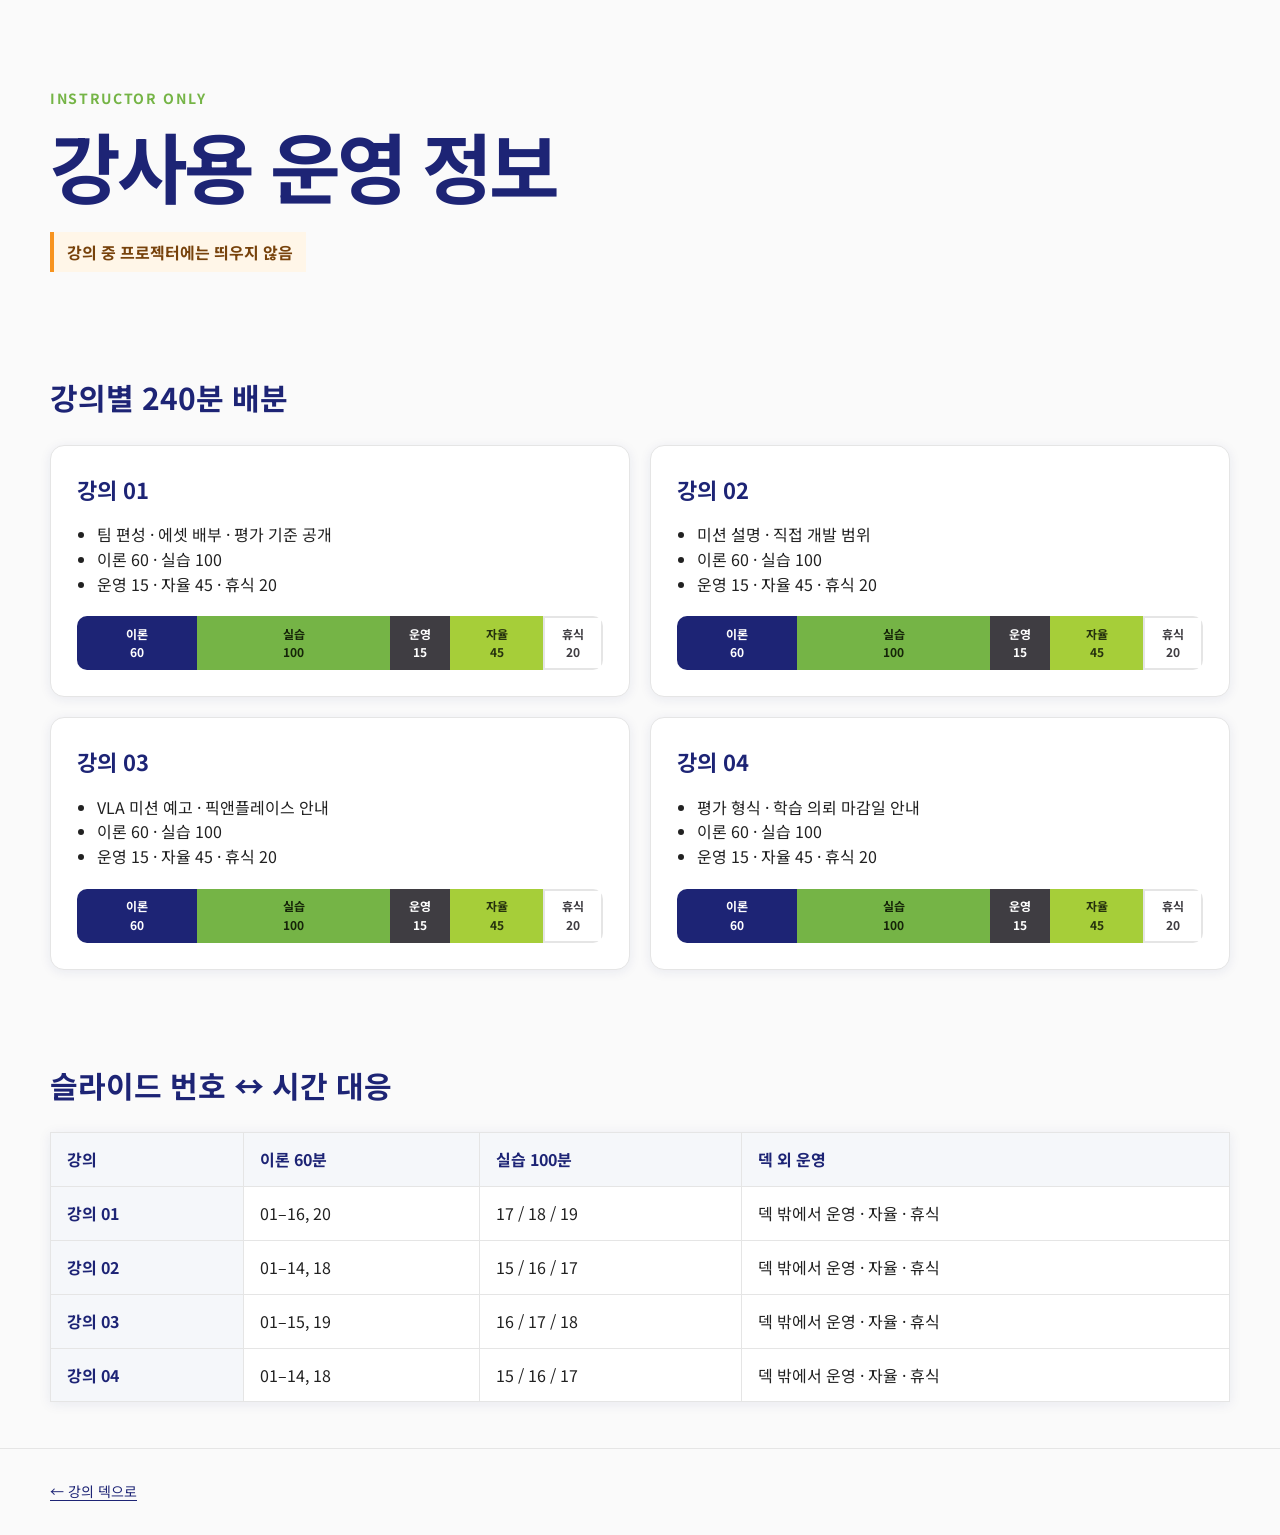
==== instructor.html @ 982b3b01 "[improve] 크래쉬랩 M1을 강의 슬라이드 덱으로 개편" ====
<!doctype html>
<html lang="ko">
<head>
<meta charset="utf-8">
<meta name="viewport" content="width=device-width,initial-scale=1">
<meta name="description" content="크래쉬랩 M1 강사용 시간 배분과 운영 참고 정보">
<title>강사용 운영 정보 | 크래쉬랩 M1</title>
<link rel="icon" href="data:,">
<link rel="stylesheet" href="assets/css/deck.css">
<script src="assets/js/deck.js" defer>
</script>
</head>
<body class="instructor-page">
<a class="skip-link" href="#main">본문 바로가기</a>
<main id="main">
<header class="instructor-hero site-shell">
<p class="instructor-eyebrow">INSTRUCTOR ONLY</p>
<h1>강사용 운영 정보</h1>
<div class="instructor-hero__notice">강의 중 프로젝터에는 띄우지 않음</div>
</header>
<section class="instructor-section site-shell" aria-labelledby="allocation-title">
<h2 id="allocation-title">강의별 240분 배분</h2>
<div class="instructor-grid">
<article class="instructor-card">
<h3>강의 01</h3>
<ul>
<li>팀 편성 · 에셋 배부 · 평가 기준 공개</li>
<li>이론 60 · 실습 100</li>
<li>운영 15 · 자율 45 · 휴식 20</li>
</ul>
<div class="allocation-strip" aria-label="240분 시간 배분">
<span class="theory">이론<br>60</span>
<span class="practice">실습<br>100</span>
<span class="operation">운영<br>15</span>
<span class="autonomy">자율<br>45</span>
<span class="break">휴식<br>20</span>
</div>
</article>
<article class="instructor-card">
<h3>강의 02</h3>
<ul>
<li>미션 설명 · 직접 개발 범위</li>
<li>이론 60 · 실습 100</li>
<li>운영 15 · 자율 45 · 휴식 20</li>
</ul>
<div class="allocation-strip" aria-label="240분 시간 배분">
<span class="theory">이론<br>60</span>
<span class="practice">실습<br>100</span>
<span class="operation">운영<br>15</span>
<span class="autonomy">자율<br>45</span>
<span class="break">휴식<br>20</span>
</div>
</article>
<article class="instructor-card">
<h3>강의 03</h3>
<ul>
<li>VLA 미션 예고 · 픽앤플레이스 안내</li>
<li>이론 60 · 실습 100</li>
<li>운영 15 · 자율 45 · 휴식 20</li>
</ul>
<div class="allocation-strip" aria-label="240분 시간 배분">
<span class="theory">이론<br>60</span>
<span class="practice">실습<br>100</span>
<span class="operation">운영<br>15</span>
<span class="autonomy">자율<br>45</span>
<span class="break">휴식<br>20</span>
</div>
</article>
<article class="instructor-card">
<h3>강의 04</h3>
<ul>
<li>평가 형식 · 학습 의뢰 마감일 안내</li>
<li>이론 60 · 실습 100</li>
<li>운영 15 · 자율 45 · 휴식 20</li>
</ul>
<div class="allocation-strip" aria-label="240분 시간 배분">
<span class="theory">이론<br>60</span>
<span class="practice">실습<br>100</span>
<span class="operation">운영<br>15</span>
<span class="autonomy">자율<br>45</span>
<span class="break">휴식<br>20</span>
</div>
</article>
</div>
</section>
<section class="instructor-section site-shell" aria-labelledby="mapping-title">
<h2 id="mapping-title">슬라이드 번호 ↔ 시간 대응</h2>
<table class="mapping-table">
<thead>
<tr>
<th>강의</th>
<th>이론 60분</th>
<th>실습 100분</th>
<th>덱 외 운영</th>
</tr>
</thead>
<tbody>
<tr>
<th scope="row">강의 01</th>
<td>01–16, 20</td>
<td>17 / 18 / 19</td>
<td>덱 밖에서 운영 · 자율 · 휴식</td>
</tr>
<tr>
<th scope="row">강의 02</th>
<td>01–14, 18</td>
<td>15 / 16 / 17</td>
<td>덱 밖에서 운영 · 자율 · 휴식</td>
</tr>
<tr>
<th scope="row">강의 03</th>
<td>01–15, 19</td>
<td>16 / 17 / 18</td>
<td>덱 밖에서 운영 · 자율 · 휴식</td>
</tr>
<tr>
<th scope="row">강의 04</th>
<td>01–14, 18</td>
<td>15 / 16 / 17</td>
<td>덱 밖에서 운영 · 자율 · 휴식</td>
</tr>
</tbody>
</table>
</section>
</main>
<footer class="site-footer">
<div class="site-shell">
<a href="index.html">← 강의 덱으로</a>
</div>
</footer>
</body>
</html>
---- assets/css/deck.css ----
@import url("https://fonts.googleapis.com/css2?family=Noto+Sans+KR:wght@400;600;700&display=swap");

:root {
  --hy-blue: #1D2475;
  --hy-gray: #3F3D42;
  --ink: #212121;
  --accent: #75B446;
  --accent-soft: #A6CE39;
  --bg: #FFFFFF;
  --bg-alt: #FAFAFA;
  --bg-tint: #F5F7FA;
  --line: #E5E5E5;
  --muted: #6B6B6B;
  --warn: #F7931E;
  --shadow: 0 2px 12px rgba(29, 36, 117, 0.08);
  --focus: #F7931E;
  --slide-title: clamp(40px, 4.5vw, 72px);
  --slide-body: clamp(24px, 2.2vw, 34px);
  --slide-caption: clamp(18px, 1.4vw, 22px);
  font-family: "Noto Sans KR", system-ui, -apple-system, "Malgun Gothic", sans-serif;
  font-synthesis: none;
  color-scheme: light;
}

*,
*::before,
*::after {
  box-sizing: border-box;
}

html,
body {
  min-width: 320px;
  margin: 0;
}

body {
  background: var(--bg);
  color: var(--ink);
  font-size: 16px;
  line-height: 1.55;
  word-break: keep-all;
  overflow-wrap: anywhere;
}

body,
button,
a {
  font-family: inherit;
}

a {
  color: var(--hy-blue);
  text-underline-offset: 0.2em;
}

button {
  color: inherit;
}

:focus-visible {
  outline: 4px solid var(--focus);
  outline-offset: 4px;
}

.skip-link {
  position: fixed;
  top: 16px;
  left: 16px;
  z-index: 1000;
  padding: 12px 18px;
  border-radius: 8px;
  background: var(--hy-blue);
  color: #fff;
  font-weight: 700;
  transform: translateY(-180%);
}

.skip-link:focus {
  transform: translateY(0);
}

.deck-page {
  height: 100dvh;
  overflow: hidden;
}

.deck {
  height: 100dvh;
  overflow-x: hidden;
  overflow-y: auto;
  overscroll-behavior-y: contain;
  scroll-snap-type: y mandatory;
  scrollbar-width: thin;
  scrollbar-color: var(--accent) transparent;
}

.slide {
  position: relative;
  display: grid;
  width: 100%;
  height: 100dvh;
  min-height: 620px;
  padding: clamp(88px, 8vh, 118px) clamp(44px, 7vw, 136px) clamp(74px, 7vh, 98px);
  overflow: hidden;
  align-items: center;
  scroll-snap-align: start;
  scroll-snap-stop: always;
}

.slide:nth-child(even):not(.slide--question):not(.slide--title) {
  background: var(--bg-alt);
}

.slide__inner {
  display: grid;
  width: min(100%, 1640px);
  height: 100%;
  max-height: 900px;
  margin-inline: auto;
  align-content: center;
  gap: clamp(20px, 2.7vh, 36px);
}

.slide__header {
  display: grid;
  gap: 6px;
}

.slide__eyebrow {
  margin: 0;
  color: var(--accent);
  font-size: clamp(15px, 1vw, 18px);
  font-weight: 700;
  letter-spacing: 0.12em;
  text-transform: uppercase;
}

.slide h1,
.slide h2 {
  max-width: 1500px;
  margin: 0;
  color: var(--hy-blue);
  font-size: var(--slide-title);
  font-weight: 700;
  letter-spacing: -0.045em;
  line-height: 1.15;
}

.slide h3 {
  margin: 0;
  color: var(--hy-blue);
  font-size: clamp(26px, 2.4vw, 42px);
  line-height: 1.3;
}

.slide__lead {
  max-width: 1100px;
  margin: 0;
  color: var(--hy-gray);
  font-size: var(--slide-body);
  line-height: 1.5;
}

.slide__visual {
  display: grid;
  min-height: 0;
  place-items: center;
}

.deck-svg {
  width: min(100%, 1280px);
  max-height: 53vh;
}

.deck-svg text {
  font-family: "Noto Sans KR", system-ui, -apple-system, "Malgun Gothic", sans-serif;
}

.deck-svg .stroke-blue,
.deck-svg .stroke-green,
.deck-svg .stroke-gray,
.deck-svg .stroke-warn {
  fill: none;
  stroke-linecap: round;
  stroke-linejoin: round;
  stroke-width: 4;
}

.deck-svg .stroke-blue { stroke: var(--hy-blue); }
.deck-svg .stroke-green { stroke: var(--accent); }
.deck-svg .stroke-gray { stroke: var(--hy-gray); }
.deck-svg .stroke-warn { stroke: var(--warn); }
.deck-svg .thin { stroke-width: 2; }
.deck-svg .dashed { stroke-dasharray: 12 12; }
.deck-svg .fill-blue { fill: var(--hy-blue); }
.deck-svg .fill-green { fill: var(--accent); }
.deck-svg .fill-soft { fill: #EDF6E3; }
.deck-svg .fill-tint { fill: var(--bg-tint); }
.deck-svg .fill-gray { fill: #DDE0E5; }
.deck-svg .fill-dark { fill: var(--hy-gray); }
.deck-svg .fill-white { fill: #fff; }
.deck-svg .fill-warn { fill: var(--warn); }
.deck-svg .node { fill: #fff; stroke: var(--hy-blue); stroke-width: 4; }
.deck-svg .node-green { fill: #F5FAEF; stroke: var(--accent); stroke-width: 4; }
.deck-svg .svg-title { fill: var(--hy-blue); font-size: 30px; font-weight: 700; }
.deck-svg .svg-label { fill: var(--hy-gray); font-size: 24px; font-weight: 600; }
.deck-svg .svg-small { fill: var(--muted); font-size: 20px; }
.deck-svg .svg-white { fill: #fff; font-size: 24px; font-weight: 700; }
.deck-svg .svg-green { fill: #416A22; font-size: 24px; font-weight: 700; }
.deck-svg .svg-warn { fill: #9A4C00; font-size: 22px; font-weight: 700; }
.deck-svg .dim { opacity: 0.18; }

.slide-bullets {
  display: grid;
  margin: 0;
  padding: 0;
  grid-template-columns: repeat(auto-fit, minmax(240px, 1fr));
  gap: 16px;
  list-style: none;
}

.slide-bullets li {
  min-width: 0;
  padding: 16px 20px;
  border-left: 6px solid var(--accent);
  background: #fff;
  box-shadow: var(--shadow);
  color: var(--hy-gray);
  font-size: var(--slide-body);
  line-height: 1.35;
}

.slide:nth-child(odd) .slide-bullets li {
  background: var(--bg-tint);
}

.slide__caption {
  margin: 0;
  color: var(--muted);
  font-size: var(--slide-caption);
  font-weight: 600;
  text-align: center;
}

.slide__build-tag {
  justify-self: start;
  padding: 6px 13px;
  border: 2px solid var(--accent);
  border-radius: 999px;
  color: #416A22;
  font-size: var(--slide-caption);
  font-weight: 700;
  letter-spacing: 0.05em;
}

.slide--title {
  background: var(--bg-alt);
}

.slide--title .slide__inner {
  grid-template-columns: minmax(0, 1fr) auto;
  align-items: center;
  gap: clamp(40px, 7vw, 120px);
}

.title-number {
  display: grid;
  width: clamp(190px, 19vw, 330px);
  aspect-ratio: 1;
  border: clamp(10px, 1vw, 16px) solid var(--hy-blue);
  border-radius: 50%;
  place-items: center;
  color: var(--hy-blue);
  font-size: clamp(74px, 10vw, 168px);
  font-weight: 700;
  letter-spacing: -0.08em;
  line-height: 1;
}

.title-meta {
  display: flex;
  margin-top: 32px;
  align-items: center;
  gap: 22px;
  color: var(--muted);
  font-size: var(--slide-caption);
  font-weight: 700;
}

.title-meta span + span {
  padding-left: 22px;
  border-left: 2px solid var(--line);
}

.slide--question {
  background: var(--hy-blue);
}

.slide--question .slide__inner {
  max-width: 1500px;
  justify-items: center;
  text-align: center;
}

.question-mark {
  color: var(--accent-soft);
  font-size: clamp(86px, 12vw, 190px);
  font-weight: 700;
  line-height: 0.7;
}

.slide--question h2 {
  max-width: 1450px;
  color: #fff;
  font-size: clamp(42px, 5.2vw, 82px);
  line-height: 1.3;
}

.slide--question .slide__eyebrow {
  color: var(--accent-soft);
}

.comparison-grid {
  display: grid;
  min-height: 0;
  grid-template-columns: repeat(2, minmax(0, 1fr));
  gap: clamp(20px, 3vw, 44px);
}

.comparison-card {
  display: grid;
  min-width: 0;
  padding: clamp(24px, 3vw, 42px);
  border: 3px solid var(--line);
  border-radius: 22px;
  align-content: center;
  gap: 24px;
  background: #fff;
  box-shadow: var(--shadow);
}

.comparison-card:first-child {
  border-top-color: var(--hy-blue);
}

.comparison-card:last-child {
  border-top-color: var(--accent);
}

.comparison-card ul {
  display: grid;
  margin: 0;
  padding: 0;
  gap: 14px;
  list-style: none;
}

.comparison-card li {
  padding-left: 24px;
  color: var(--hy-gray);
  font-size: var(--slide-body);
  line-height: 1.35;
}

.comparison-card li::before {
  margin-left: -24px;
  margin-right: 12px;
  color: var(--accent);
  content: "■";
  font-size: 0.55em;
  vertical-align: 0.2em;
}

.concept-table {
  width: 100%;
  border-collapse: collapse;
  overflow: hidden;
  border-radius: 18px;
  background: #fff;
  box-shadow: var(--shadow);
  font-size: var(--slide-body);
}

.concept-table th,
.concept-table td {
  padding: clamp(16px, 2vh, 26px) clamp(18px, 2.5vw, 38px);
  border-bottom: 2px solid var(--line);
  text-align: left;
}

.concept-table th {
  width: 26%;
  color: var(--hy-blue);
  font-weight: 700;
}

.concept-table tr:last-child th,
.concept-table tr:last-child td {
  border-bottom: 0;
}

.practice-slide {
  background: #F7FBEF !important;
}

.practice-shell {
  display: grid;
  min-height: 0;
  padding: clamp(24px, 3vw, 44px);
  border: 4px dashed var(--accent);
  border-radius: 24px;
  background: rgba(255, 255, 255, 0.82);
  gap: clamp(14px, 2vh, 24px);
}

.practice-label {
  color: #416A22;
  font-size: var(--slide-caption);
  font-weight: 700;
  letter-spacing: 0.12em;
  text-transform: uppercase;
}

.practice-task,
.practice-help {
  display: grid;
  grid-template-columns: max-content 1fr;
  align-items: center;
  gap: 20px;
  color: var(--hy-gray);
  font-size: var(--slide-body);
  font-weight: 700;
}

.fill-line {
  display: block;
  min-height: 1.55em;
  border-bottom: 4px dotted #93B66B;
  color: var(--muted);
  font-size: var(--slide-caption);
  font-weight: 400;
}

.practice-steps {
  display: grid;
  margin: 0;
  padding: 0;
  grid-template-columns: repeat(3, minmax(0, 1fr));
  gap: 18px;
  list-style: none;
  counter-reset: practice-step;
}

.practice-steps li {
  display: grid;
  min-height: clamp(92px, 13vh, 132px);
  padding: 18px;
  border: 2px solid #C4D8A9;
  border-radius: 14px;
  background: #fff;
  align-content: center;
  grid-template-columns: auto 1fr;
  gap: 14px;
  color: var(--muted);
  font-size: var(--slide-body);
  counter-increment: practice-step;
}

.practice-steps li::before {
  color: var(--hy-blue);
  content: counter(practice-step);
  font-size: var(--slide-body);
  font-weight: 700;
}

.summary-list {
  display: grid;
  margin: 0;
  padding: 0;
  gap: clamp(16px, 2.6vh, 28px);
  list-style: none;
  counter-reset: summary;
}

.summary-list li {
  display: grid;
  padding: clamp(18px, 2.4vh, 28px) clamp(24px, 3vw, 44px);
  border-bottom: 3px solid var(--line);
  grid-template-columns: 70px 1fr;
  align-items: center;
  color: var(--hy-blue);
  font-size: clamp(28px, 3vw, 48px);
  font-weight: 700;
  line-height: 1.3;
  counter-increment: summary;
}

.summary-list li::before {
  color: var(--accent);
  content: "0" counter(summary);
  font-size: var(--slide-caption);
  letter-spacing: 0.08em;
}

.deck-progress {
  position: fixed;
  top: 0;
  right: 0;
  left: 0;
  z-index: 100;
  height: 8px;
  background: rgba(229, 229, 229, 0.9);
}

.deck-progress__bar {
  display: block;
  width: 100%;
  height: 100%;
  background: var(--accent);
  transform: scaleX(0);
  transform-origin: left center;
}

.deck-wordmark {
  position: fixed;
  top: 24px;
  left: clamp(20px, 3vw, 48px);
  z-index: 90;
  padding: 8px 12px;
  border-radius: 8px;
  background: rgba(255, 255, 255, 0.93);
  color: var(--hy-blue);
  font-size: 15px;
  font-weight: 700;
  text-decoration: none;
}

.deck-tools {
  position: fixed;
  top: 22px;
  right: clamp(18px, 3vw, 46px);
  z-index: 90;
  display: flex;
  gap: 8px;
}

.deck-tool {
  display: grid;
  width: 44px;
  height: 44px;
  padding: 0;
  border: 1px solid var(--line);
  border-radius: 50%;
  place-items: center;
  background: rgba(255, 255, 255, 0.94);
  color: var(--hy-blue);
  cursor: pointer;
  font-size: 17px;
  font-weight: 700;
}

.deck-counter {
  position: fixed;
  right: clamp(18px, 3vw, 46px);
  bottom: clamp(18px, 3vh, 34px);
  z-index: 90;
  min-width: 112px;
  padding: 9px 15px;
  border: 1px solid var(--line);
  border-radius: 999px;
  background: rgba(255, 255, 255, 0.95);
  box-shadow: var(--shadow);
  color: var(--hy-blue);
  font-size: var(--slide-caption);
  font-weight: 700;
  text-align: center;
}

.shortcut-help {
  width: min(92vw, 680px);
  padding: 0;
  border: 0;
  border-radius: 20px;
  box-shadow: 0 24px 80px rgba(10, 15, 70, 0.32);
}

.shortcut-help::backdrop {
  background: rgba(20, 20, 30, 0.68);
}

.shortcut-help__inner {
  padding: 36px;
}

.shortcut-help h2 {
  margin: 0 0 24px;
  color: var(--hy-blue);
  font-size: 32px;
}

.shortcut-help dl {
  display: grid;
  margin: 0;
  grid-template-columns: 180px 1fr;
  gap: 14px 24px;
  font-size: 20px;
}

.shortcut-help dt {
  color: var(--hy-blue);
  font-weight: 700;
}

.shortcut-help dd {
  margin: 0;
  color: var(--hy-gray);
}

.shortcut-help__close {
  width: 100%;
  margin-top: 30px;
  padding: 13px 20px;
  border: 0;
  border-radius: 10px;
  background: var(--hy-blue);
  color: #fff;
  cursor: pointer;
  font-size: 18px;
  font-weight: 700;
}

.site-shell {
  width: min(100% - 48px, 1180px);
  margin-inline: auto;
}

.landing {
  min-height: 100vh;
  padding-block: clamp(72px, 10vh, 120px);
  background: var(--bg-alt);
}

.landing__eyebrow,
.instructor-eyebrow {
  margin: 0 0 12px;
  color: var(--accent);
  font-size: 14px;
  font-weight: 700;
  letter-spacing: 0.12em;
  text-transform: uppercase;
}

.landing h1,
.instructor-hero h1 {
  max-width: 980px;
  margin: 0;
  color: var(--hy-blue);
  font-size: clamp(42px, 6vw, 78px);
  letter-spacing: -0.05em;
  line-height: 1.12;
}

.landing__lead {
  margin: 22px 0 0;
  color: var(--hy-gray);
  font-size: clamp(20px, 2vw, 28px);
}

.deck-links {
  display: grid;
  margin-top: clamp(42px, 7vh, 72px);
  grid-template-columns: repeat(2, minmax(0, 1fr));
  gap: 20px;
}

.deck-link {
  display: grid;
  min-height: 190px;
  padding: 26px 30px;
  border: 2px solid var(--line);
  border-radius: 16px;
  align-content: space-between;
  background: #fff;
  box-shadow: var(--shadow);
  color: inherit;
  text-decoration: none;
}

.deck-link:hover {
  border-color: var(--accent);
}

.deck-link__meta {
  display: flex;
  align-items: center;
  justify-content: space-between;
  color: var(--muted);
  font-size: 14px;
  font-weight: 700;
}

.deck-link__number {
  color: var(--hy-blue);
  font-size: 36px;
}

.deck-link h2 {
  margin: 18px 0 0;
  color: var(--hy-blue);
  font-size: clamp(22px, 2.4vw, 32px);
  line-height: 1.35;
}

.landing__footer {
  display: flex;
  margin-top: 32px;
  align-items: center;
  justify-content: space-between;
  gap: 20px;
  color: var(--muted);
  font-size: 14px;
}

.instructor-page {
  background: var(--bg-alt);
}

.instructor-hero {
  padding-block: 88px 56px;
}

.instructor-hero__notice {
  display: inline-flex;
  margin-top: 24px;
  padding: 8px 13px;
  border-left: 4px solid var(--warn);
  background: #FFF6E8;
  color: #77420B;
  font-weight: 700;
}

.instructor-section {
  padding-block: 46px;
}

.instructor-section h2 {
  margin: 0 0 24px;
  color: var(--hy-blue);
  font-size: 30px;
}

.instructor-grid {
  display: grid;
  grid-template-columns: repeat(2, minmax(0, 1fr));
  gap: 20px;
}

.instructor-card {
  padding: 26px;
  border: 1px solid var(--line);
  border-radius: 14px;
  background: #fff;
  box-shadow: var(--shadow);
}

.instructor-card h3 {
  margin: 0 0 16px;
  color: var(--hy-blue);
  font-size: 22px;
}

.instructor-card ul {
  margin: 0;
  padding-left: 20px;
}

.allocation-strip {
  display: flex;
  min-height: 54px;
  margin-top: 20px;
  overflow: hidden;
  border-radius: 10px;
}

.allocation-strip span {
  display: grid;
  min-width: 60px;
  padding: 5px;
  place-items: center;
  color: #fff;
  font-size: 12px;
  font-weight: 700;
  text-align: center;
}

.allocation-strip .theory { flex: 60; background: var(--hy-blue); }
.allocation-strip .practice { flex: 100; background: var(--accent); color: #152408; }
.allocation-strip .operation { flex: 15; background: var(--hy-gray); }
.allocation-strip .autonomy { flex: 45; background: var(--accent-soft); color: #26320E; }
.allocation-strip .break { flex: 20; background: #fff; color: var(--hy-gray); border: 2px solid var(--line); }

.mapping-table {
  width: 100%;
  border-collapse: collapse;
  background: #fff;
  box-shadow: var(--shadow);
}

.mapping-table th,
.mapping-table td {
  padding: 14px 16px;
  border: 1px solid var(--line);
  text-align: left;
}

.mapping-table th {
  background: var(--bg-tint);
  color: var(--hy-blue);
}

.site-footer {
  padding-block: 32px;
  border-top: 1px solid var(--line);
  color: var(--muted);
  font-size: 14px;
}

@media (max-width: 800px) {
  .slide {
    height: auto;
    min-height: 100svh;
    padding: 84px 24px 76px;
    overflow: visible;
  }

  .slide__inner {
    height: auto;
    max-height: none;
  }

  .slide--title .slide__inner {
    grid-template-columns: 1fr;
  }

  .title-number {
    width: 150px;
  }

  .deck-svg {
    max-height: 46vh;
  }

  .slide-bullets,
  .comparison-grid,
  .practice-steps,
  .deck-links,
  .instructor-grid {
    grid-template-columns: 1fr;
  }

  .practice-task,
  .practice-help {
    grid-template-columns: 1fr;
    gap: 6px;
  }

  .practice-steps li {
    min-height: 76px;
  }

  .summary-list li {
    grid-template-columns: 50px 1fr;
  }

  .shortcut-help dl {
    grid-template-columns: 1fr;
    gap: 4px;
  }

  .shortcut-help dd {
    margin-bottom: 12px;
  }

  .allocation-strip {
    display: grid;
  }

  .allocation-strip span {
    min-height: 42px;
  }
}

@media (prefers-reduced-motion: reduce) {
  *,
  *::before,
  *::after {
    scroll-behavior: auto !important;
    transition-duration: 0.01ms !important;
  }
}

@media print {
  @page {
    size: 16in 9in;
    margin: 0;
  }

  .deck-page {
    height: auto;
    overflow: visible;
  }

  .deck {
    height: auto;
    overflow: visible;
  }

  .slide {
    width: 16in;
    height: 9in;
    min-height: 0;
    break-after: page;
    page-break-after: always;
  }

  .deck-progress,
  .deck-wordmark,
  .deck-tools,
  .deck-counter,
  .shortcut-help,
  .skip-link {
    display: none !important;
  }
}
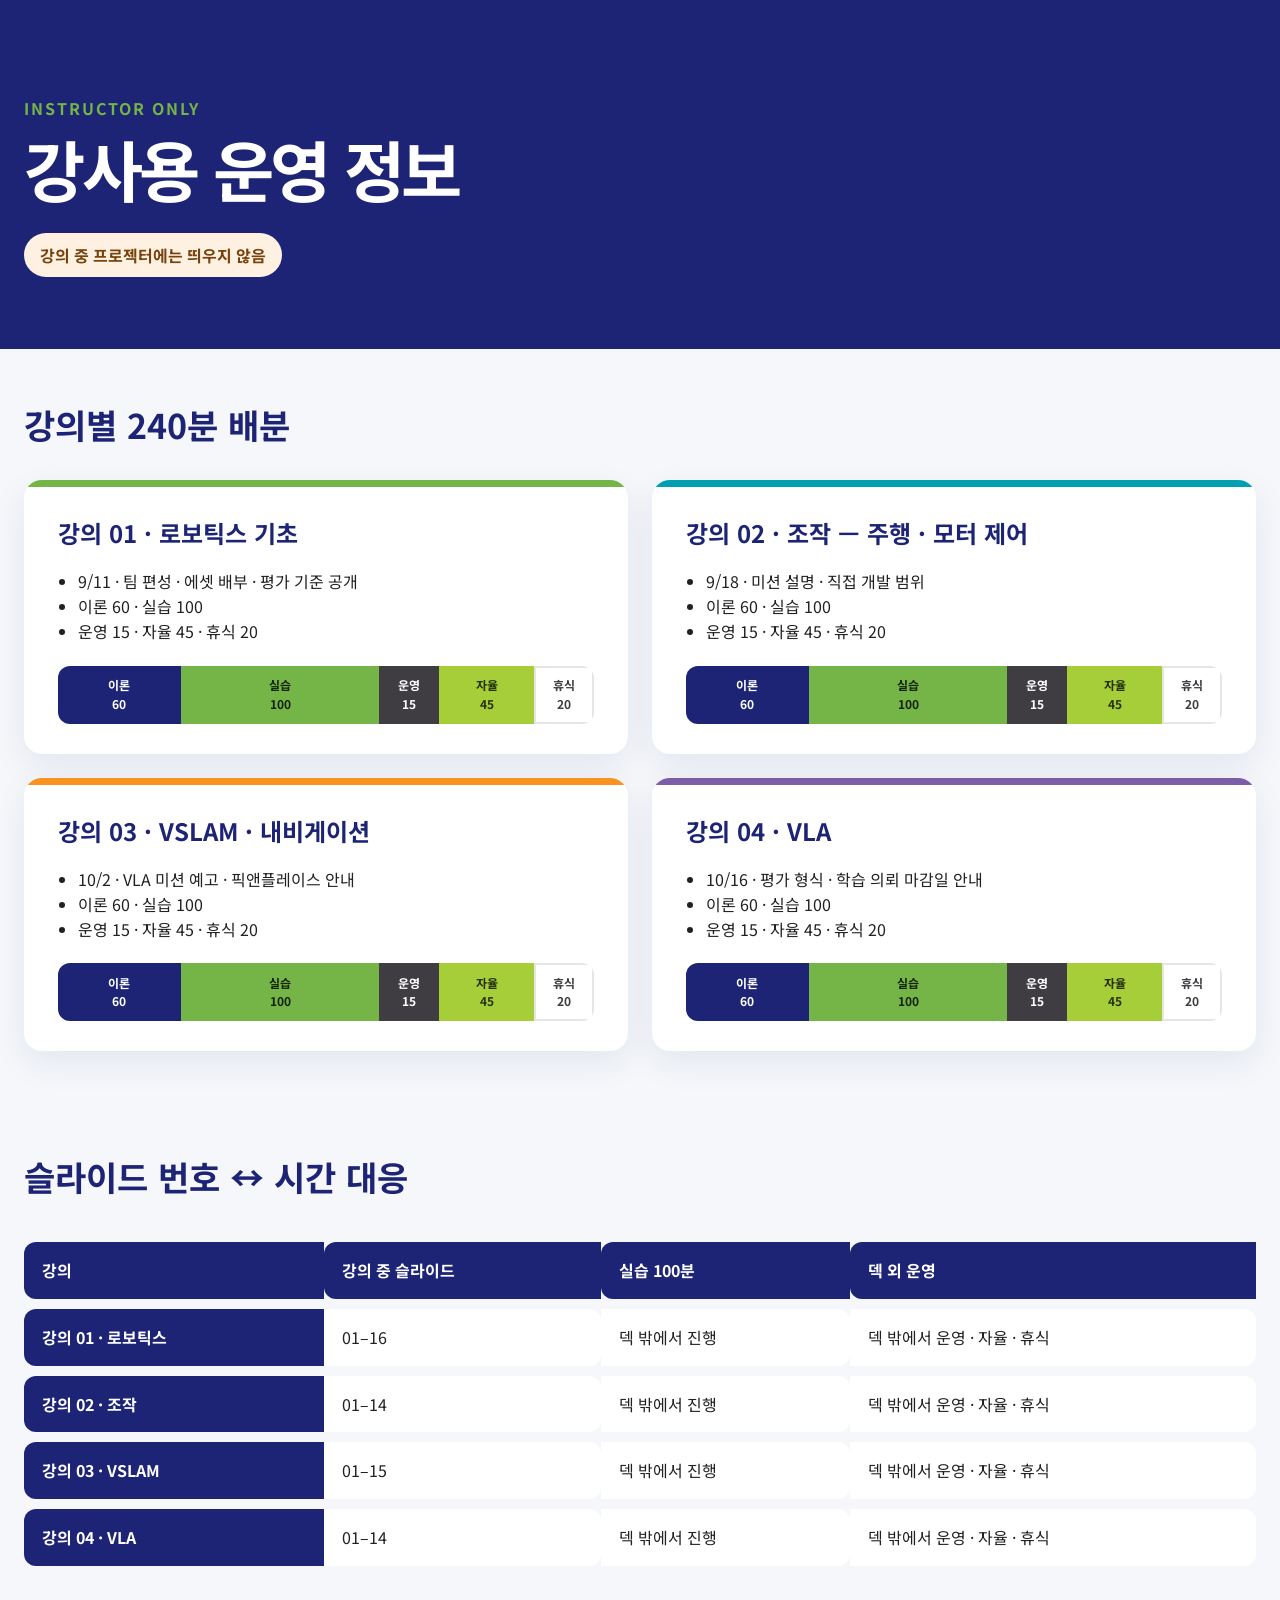
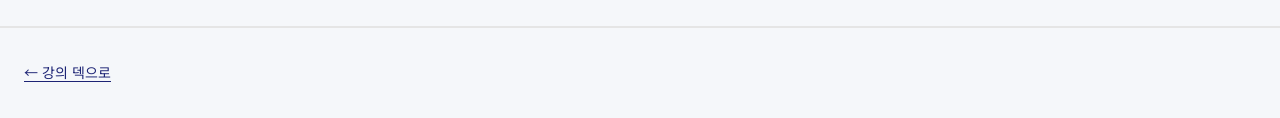
==== commit d045a738: "[fix] reorder lectures and remove practice slides" ====
--- a/instructor.html
+++ b/instructor.html
@@ -22,9 +22,9 @@
 <h2 id="allocation-title">강의별 240분 배분</h2>
 <div class="instructor-grid">
 <article class="instructor-card">
-<h3>강의 01</h3>
+<h3>강의 01 · 로보틱스 기초</h3>
 <ul>
-<li>팀 편성 · 에셋 배부 · 평가 기준 공개</li>
+<li>9/11 · 팀 편성 · 에셋 배부 · 평가 기준 공개</li>
 <li>이론 60 · 실습 100</li>
 <li>운영 15 · 자율 45 · 휴식 20</li>
 </ul>
@@ -37,9 +37,9 @@
 </div>
 </article>
 <article class="instructor-card">
-<h3>강의 02</h3>
+<h3>강의 02 · 조작 — 주행 · 모터 제어</h3>
 <ul>
-<li>미션 설명 · 직접 개발 범위</li>
+<li>9/18 · 미션 설명 · 직접 개발 범위</li>
 <li>이론 60 · 실습 100</li>
 <li>운영 15 · 자율 45 · 휴식 20</li>
 </ul>
@@ -52,9 +52,9 @@
 </div>
 </article>
 <article class="instructor-card">
-<h3>강의 03</h3>
+<h3>강의 03 · VSLAM · 내비게이션</h3>
 <ul>
-<li>VLA 미션 예고 · 픽앤플레이스 안내</li>
+<li>10/2 · VLA 미션 예고 · 픽앤플레이스 안내</li>
 <li>이론 60 · 실습 100</li>
 <li>운영 15 · 자율 45 · 휴식 20</li>
 </ul>
@@ -67,9 +67,9 @@
 </div>
 </article>
 <article class="instructor-card">
-<h3>강의 04</h3>
+<h3>강의 04 · VLA</h3>
 <ul>
-<li>평가 형식 · 학습 의뢰 마감일 안내</li>
+<li>10/16 · 평가 형식 · 학습 의뢰 마감일 안내</li>
 <li>이론 60 · 실습 100</li>
 <li>운영 15 · 자율 45 · 휴식 20</li>
 </ul>
@@ -89,34 +89,34 @@
 <thead>
 <tr>
 <th>강의</th>
-<th>이론 60분</th>
+<th>강의 중 슬라이드</th>
 <th>실습 100분</th>
 <th>덱 외 운영</th>
 </tr>
 </thead>
 <tbody>
 <tr>
-<th scope="row">강의 01</th>
-<td>01–16, 20</td>
-<td>17 / 18 / 19</td>
+<th scope="row">강의 01 · 로보틱스</th>
+<td>01–16</td>
+<td>덱 밖에서 진행</td>
 <td>덱 밖에서 운영 · 자율 · 휴식</td>
 </tr>
 <tr>
-<th scope="row">강의 02</th>
-<td>01–14, 18</td>
-<td>15 / 16 / 17</td>
+<th scope="row">강의 02 · 조작</th>
+<td>01–14</td>
+<td>덱 밖에서 진행</td>
 <td>덱 밖에서 운영 · 자율 · 휴식</td>
 </tr>
 <tr>
-<th scope="row">강의 03</th>
-<td>01–15, 19</td>
-<td>16 / 17 / 18</td>
+<th scope="row">강의 03 · VSLAM</th>
+<td>01–15</td>
+<td>덱 밖에서 진행</td>
 <td>덱 밖에서 운영 · 자율 · 휴식</td>
 </tr>
 <tr>
-<th scope="row">강의 04</th>
-<td>01–14, 18</td>
-<td>15 / 16 / 17</td>
+<th scope="row">강의 04 · VLA</th>
+<td>01–14</td>
+<td>덱 밖에서 진행</td>
 <td>덱 밖에서 운영 · 자율 · 휴식</td>
 </tr>
 </tbody>
--- a/assets/css/deck.css
+++ b/assets/css/deck.css
@@ -5,22 +5,30 @@
   --hy-gray: #3F3D42;
   --ink: #212121;
   --accent: #75B446;
-  --accent-soft: #A6CE39;
+  --accent-on-blue: #75B446;
+  --accent-tint: #EDF6E3;
+  --accent-ink: #416A22;
   --bg: #FFFFFF;
   --bg-alt: #FAFAFA;
   --bg-tint: #F5F7FA;
   --line: #E5E5E5;
   --muted: #6B6B6B;
   --warn: #F7931E;
-  --shadow: 0 2px 12px rgba(29, 36, 117, 0.08);
+  --shadow: 0 18px 48px rgba(29, 36, 117, 0.10);
   --focus: #F7931E;
-  --slide-title: clamp(40px, 4.5vw, 72px);
-  --slide-body: clamp(24px, 2.2vw, 34px);
-  --slide-caption: clamp(18px, 1.4vw, 22px);
+  --slide-title: clamp(42px, 3.34vw, 64px);
+  --slide-body: clamp(23px, 1.46vw, 28px);
+  --slide-caption: clamp(18px, 1.15vw, 22px);
+  --key-line: clamp(30px, 2.1vw, 40px);
   font-family: "Noto Sans KR", system-ui, -apple-system, "Malgun Gothic", sans-serif;
   font-synthesis: none;
   color-scheme: light;
 }
+
+.lecture-1 { --accent: #75B446; --accent-on-blue: #75B446; --accent-tint: #EDF6E3; --accent-ink: #416A22; }
+.lecture-2 { --accent: #00A0B0; --accent-on-blue: #47CFDA; --accent-tint: #E6F7F8; --accent-ink: #006874; }
+.lecture-3 { --accent: #F7931E; --accent-on-blue: #F7931E; --accent-tint: #FFF1E2; --accent-ink: #874000; }
+.lecture-4 { --accent: #7B5EA7; --accent-on-blue: #CDB8F0; --accent-tint: #F1ECF7; --accent-ink: #513B73; }
 
 *,
 *::before,
@@ -32,6 +40,7 @@
 body {
   min-width: 320px;
   margin: 0;
+  overflow-x: clip;
 }
 
 body {
@@ -39,8 +48,8 @@
   color: var(--ink);
   font-size: 16px;
   line-height: 1.55;
+  overflow-wrap: anywhere;
   word-break: keep-all;
-  overflow-wrap: anywhere;
 }
 
 body,
@@ -54,9 +63,7 @@
   text-underline-offset: 0.2em;
 }
 
-button {
-  color: inherit;
-}
+button { color: inherit; }
 
 :focus-visible {
   outline: 4px solid var(--focus);
@@ -76,9 +83,7 @@
   transform: translateY(-180%);
 }
 
-.skip-link:focus {
-  transform: translateY(0);
-}
+.skip-link:focus { transform: translateY(0); }
 
 .deck-page {
   height: 100dvh;
@@ -91,8 +96,8 @@
   overflow-y: auto;
   overscroll-behavior-y: contain;
   scroll-snap-type: y mandatory;
+  scrollbar-color: var(--accent) transparent;
   scrollbar-width: thin;
-  scrollbar-color: var(--accent) transparent;
 }
 
 .slide {
@@ -100,39 +105,36 @@
   display: grid;
   width: 100%;
   height: 100dvh;
-  min-height: 620px;
-  padding: clamp(88px, 8vh, 118px) clamp(44px, 7vw, 136px) clamp(74px, 7vh, 98px);
+  min-height: 680px;
+  padding: clamp(86px, 9vh, 100px) clamp(48px, 6.25vw, 120px) clamp(80px, 8.3vh, 90px);
   overflow: hidden;
-  align-items: center;
+  background: #fff;
+  align-items: stretch;
   scroll-snap-align: start;
   scroll-snap-stop: always;
 }
 
-.slide:nth-child(even):not(.slide--question):not(.slide--title) {
-  background: var(--bg-alt);
-}
-
 .slide__inner {
-  display: grid;
-  width: min(100%, 1640px);
-  height: 100%;
-  max-height: 900px;
+  position: relative;
+  display: grid;
+  width: min(100%, 1680px);
+  min-height: 0;
   margin-inline: auto;
-  align-content: center;
-  gap: clamp(20px, 2.7vh, 36px);
+  align-content: stretch;
 }
 
 .slide__header {
   display: grid;
-  gap: 6px;
+  align-content: start;
+  gap: 8px;
 }
 
 .slide__eyebrow {
   margin: 0;
-  color: var(--accent);
-  font-size: clamp(15px, 1vw, 18px);
-  font-weight: 700;
-  letter-spacing: 0.12em;
+  color: var(--accent-ink);
+  font-size: 18px;
+  font-weight: 600;
+  letter-spacing: 0.18em;
   text-transform: uppercase;
 }
 
@@ -143,34 +145,62 @@
   color: var(--hy-blue);
   font-size: var(--slide-title);
   font-weight: 700;
-  letter-spacing: -0.045em;
-  line-height: 1.15;
+  letter-spacing: -0.02em;
+  line-height: 1.08;
+}
+
+.slide__header::after {
+  width: 80px;
+  height: 4px;
+  margin-top: 18px;
+  background: var(--accent);
+  content: "";
+}
+
+.practice-slide .slide__header::after {
+  display: none;
 }
 
 .slide h3 {
   margin: 0;
   color: var(--hy-blue);
-  font-size: clamp(26px, 2.4vw, 42px);
-  line-height: 1.3;
+  font-size: clamp(32px, 2.2vw, 42px);
+  line-height: 1.25;
 }
 
 .slide__lead {
-  max-width: 1100px;
-  margin: 0;
-  color: var(--hy-gray);
-  font-size: var(--slide-body);
-  line-height: 1.5;
+  max-width: 1180px;
+  margin: 24px 0 0;
+  color: rgba(255, 255, 255, 0.82);
+  font-size: clamp(27px, 1.8vw, 34px);
+  line-height: 1.45;
 }
 
 .slide__visual {
-  display: grid;
+  position: relative;
+  display: grid;
+  width: 100%;
+  min-width: 0;
   min-height: 0;
+  padding: 20px 30px;
+  border-radius: 16px;
   place-items: center;
+  background: var(--bg-alt);
 }
 
 .deck-svg {
-  width: min(100%, 1280px);
-  max-height: 53vh;
+  position: absolute;
+  inset: 20px 30px;
+  width: calc(100% - 60px);
+  height: calc(100% - 40px);
+  max-height: none;
+  overflow: hidden;
+}
+
+.layout-split .deck-svg {
+  inset: 28px;
+  width: calc(100% - 56px);
+  height: calc(100% - 56px);
 }
 
 .deck-svg text {
@@ -184,325 +214,964 @@
   fill: none;
   stroke-linecap: round;
   stroke-linejoin: round;
-  stroke-width: 4;
-}
-
-.deck-svg .stroke-blue { stroke: var(--hy-blue); }
-.deck-svg .stroke-green { stroke: var(--accent); }
-.deck-svg .stroke-gray { stroke: var(--hy-gray); }
-.deck-svg .stroke-warn { stroke: var(--warn); }
+}
+
+.deck-svg .stroke-blue { stroke: var(--hy-blue); stroke-width: 5; }
+.deck-svg .stroke-green { stroke: var(--accent); stroke-width: 5; }
+.deck-svg .stroke-warn { stroke: var(--warn); stroke-width: 5; }
+.deck-svg .stroke-gray { stroke: var(--hy-gray); stroke-width: 2; }
 .deck-svg .thin { stroke-width: 2; }
 .deck-svg .dashed { stroke-dasharray: 12 12; }
 .deck-svg .fill-blue { fill: var(--hy-blue); }
 .deck-svg .fill-green { fill: var(--accent); }
-.deck-svg .fill-soft { fill: #EDF6E3; }
-.deck-svg .fill-tint { fill: var(--bg-tint); }
+.deck-svg .fill-soft { fill: var(--accent-tint); }
+.deck-svg .fill-tint { fill: #EEF1F6; }
 .deck-svg .fill-gray { fill: #DDE0E5; }
 .deck-svg .fill-dark { fill: var(--hy-gray); }
 .deck-svg .fill-white { fill: #fff; }
 .deck-svg .fill-warn { fill: var(--warn); }
-.deck-svg .node { fill: #fff; stroke: var(--hy-blue); stroke-width: 4; }
-.deck-svg .node-green { fill: #F5FAEF; stroke: var(--accent); stroke-width: 4; }
-.deck-svg .svg-title { fill: var(--hy-blue); font-size: 30px; font-weight: 700; }
-.deck-svg .svg-label { fill: var(--hy-gray); font-size: 24px; font-weight: 600; }
-.deck-svg .svg-small { fill: var(--muted); font-size: 20px; }
-.deck-svg .svg-white { fill: #fff; font-size: 24px; font-weight: 700; }
-.deck-svg .svg-green { fill: #416A22; font-size: 24px; font-weight: 700; }
-.deck-svg .svg-warn { fill: #9A4C00; font-size: 22px; font-weight: 700; }
-.deck-svg .dim { opacity: 0.18; }
-
-.slide-bullets {
-  display: grid;
-  margin: 0;
-  padding: 0;
-  grid-template-columns: repeat(auto-fit, minmax(240px, 1fr));
-  gap: 16px;
-  list-style: none;
-}
-
-.slide-bullets li {
+.deck-svg .node {
+  fill: #fff;
+  stroke: none;
+  filter: drop-shadow(0 8px 10px rgba(29, 36, 117, 0.10));
+}
+.deck-svg .node-green {
+  fill: var(--accent-tint);
+  stroke: none;
+  filter: drop-shadow(0 8px 10px rgba(29, 36, 117, 0.08));
+}
+.deck-svg .svg-title { fill: var(--hy-blue); font-size: 28px; font-weight: 700; }
+.deck-svg .svg-label { fill: var(--hy-gray); font-size: 22px; font-weight: 500; }
+.deck-svg .svg-small { fill: var(--muted); font-size: 20px; font-weight: 400; }
+.deck-svg .svg-white { fill: #fff; font-size: 22px; font-weight: 600; }
+.deck-svg .svg-blue { fill: var(--hy-blue); font-size: 22px; font-weight: 600; }
+.deck-svg .svg-on-blue { fill: #fff; }
+.deck-svg .svg-green { fill: var(--accent-ink); font-size: 22px; font-weight: 600; }
+.deck-svg .svg-warn { fill: #874000; font-size: 22px; font-weight: 600; }
+.deck-svg .svg-number { fill: var(--hy-blue); font-size: 28px; font-weight: 700; }
+.deck-svg .svg-unit { fill: var(--muted); font-size: 20px; font-weight: 400; }
+.deck-svg .leader-dot { fill: var(--accent); }
+.deck-svg .leader { fill: none; stroke: var(--hy-gray); stroke-width: 2; }
+.deck-svg .dim { opacity: 0.16; }
+.deck-svg .chip rect {
+  fill: #fff;
+  stroke: #D8DEE9;
+  stroke-width: 1;
+}
+.deck-svg .chip text {
+  fill: var(--hy-blue);
+  font-size: 22px;
+  font-weight: 500;
+  letter-spacing: 0;
+}
+
+/* v6 · real ALICE M1 photography */
+.photo-stage,
+.photo-compare {
+  position: relative;
+  display: flex;
+  width: 100%;
+  height: 100%;
+  min-height: 0;
+  overflow: hidden;
+  border-radius: 16px;
+  background: #F5F7FA;
+}
+
+.photo-stage {
+  padding: 24px 42px;
+  align-items: stretch;
+  gap: 38px;
+}
+
+.photo-stage--solo { justify-content: center; }
+
+.photo-figure {
+  position: relative;
   min-width: 0;
-  padding: 16px 20px;
-  border-left: 6px solid var(--accent);
-  background: #fff;
-  box-shadow: var(--shadow);
-  color: var(--hy-gray);
-  font-size: var(--slide-body);
-  line-height: 1.35;
-}
-
-.slide:nth-child(odd) .slide-bullets li {
-  background: var(--bg-tint);
-}
-
-.slide__caption {
-  margin: 0;
-  color: var(--muted);
-  font-size: var(--slide-caption);
+  min-height: 0;
+  overflow: hidden;
+  border-radius: 14px;
+  background: #F5F7FA;
+}
+
+.photo-figure > img,
+.photo-overlay {
+  position: absolute;
+  inset: 0;
+  display: block;
+  width: 100%;
+  height: 100%;
+}
+
+.photo-figure > img {
+  object-fit: contain;
+  filter: drop-shadow(0 8px 24px rgba(29, 36, 117, 0.18));
+}
+
+.photo-overlay {
+  z-index: 2;
+  overflow: visible;
+}
+
+.photo-overlay .leader {
+  fill: none;
+  stroke: var(--hy-gray);
+  stroke-linecap: round;
+  stroke-linejoin: round;
+}
+
+.photo-overlay .joint-dot { fill: var(--accent); }
+.photo-overlay .motion-arc {
+  fill: none;
+  stroke: var(--accent);
+  stroke-linecap: round;
+}
+
+.photo-overlay .axis-x,
+.photo-overlay .axis-z,
+.photo-overlay .axis-y {
+  fill: none;
+  stroke-linecap: round;
+  stroke-linejoin: round;
+}
+.photo-overlay .axis-x { stroke: var(--accent); }
+.photo-overlay .axis-z { stroke: var(--hy-blue); }
+.photo-overlay .axis-y { stroke: var(--warn); }
+
+.photo-overlay .chip rect {
+  fill: #fff;
+  stroke: #D8DEE9;
+  stroke-width: 2;
+}
+
+.photo-overlay .chip text {
+  fill: var(--hy-blue);
+  font-family: "Noto Sans KR", system-ui, sans-serif;
   font-weight: 600;
-  text-align: center;
-}
-
-.slide__build-tag {
-  justify-self: start;
-  padding: 6px 13px;
-  border: 2px solid var(--accent);
-  border-radius: 999px;
-  color: #416A22;
-  font-size: var(--slide-caption);
-  font-weight: 700;
-  letter-spacing: 0.05em;
-}
-
-.slide--title {
-  background: var(--bg-alt);
-}
-
-.slide--title .slide__inner {
-  grid-template-columns: minmax(0, 1fr) auto;
-  align-items: center;
-  gap: clamp(40px, 7vw, 120px);
-}
-
-.title-number {
-  display: grid;
-  width: clamp(190px, 19vw, 330px);
-  aspect-ratio: 1;
-  border: clamp(10px, 1vw, 16px) solid var(--hy-blue);
-  border-radius: 50%;
-  place-items: center;
+  letter-spacing: 0;
+}
+
+.photo-overlay--portrait .chip text { font-size: 60px; }
+.photo-overlay--arm .chip text { font-size: 50px; }
+.photo-overlay--square .chip text { font-size: 46px; }
+
+.photo-figure--side { aspect-ratio: 648 / 1400; height: 100%; flex: 0 0 auto; }
+.photo-figure--front { aspect-ratio: 934 / 1400; height: 100%; flex: 0 0 auto; }
+.photo-figure--three-quarter { aspect-ratio: 1112 / 1400; height: 100%; flex: 0 0 auto; }
+.photo-figure--arm-ext { aspect-ratio: 1086 / 1200; height: 100%; flex: 0 0 auto; }
+.photo-figure--arm-fold { aspect-ratio: 1077 / 1200; height: 100%; flex: 0 0 auto; }
+.photo-figure--arm-mid { aspect-ratio: 1090 / 1200; height: 100%; flex: 0 0 auto; }
+.photo-figure--arm-lateral,
+.photo-figure--arm-straight { aspect-ratio: 1078 / 1200; height: 100%; flex: 0 0 auto; }
+.photo-figure--sensor { aspect-ratio: 1200 / 1055; height: 100%; flex: 0 0 auto; }
+.photo-figure--gripper { aspect-ratio: 1200 / 1127; height: 100%; flex: 0 0 auto; }
+
+.photo-figure--upper > img,
+.photo-figure--upper > .photo-overlay {
+  transform: scale(1.22);
+  transform-origin: 50% 28%;
+}
+
+.photo-figure--arm-close > img,
+.photo-figure--arm-close > .photo-overlay {
+  transform: scale(1.42);
+  transform-origin: 40% 24%;
+}
+
+.photo-aside {
+  display: grid;
+  min-width: 0;
+  padding: 32px 10px;
+  align-content: center;
+  gap: 20px;
+}
+
+.photo-aside__eyebrow {
+  color: var(--accent-ink);
+  font-size: 18px;
+  font-weight: 700;
+  letter-spacing: 0.18em;
+}
+
+.photo-aside strong {
   color: var(--hy-blue);
-  font-size: clamp(74px, 10vw, 168px);
-  font-weight: 700;
-  letter-spacing: -0.08em;
-  line-height: 1;
-}
-
-.title-meta {
-  display: flex;
-  margin-top: 32px;
-  align-items: center;
-  gap: 22px;
-  color: var(--muted);
-  font-size: var(--slide-caption);
-  font-weight: 700;
-}
-
-.title-meta span + span {
-  padding-left: 22px;
-  border-left: 2px solid var(--line);
-}
-
-.slide--question {
-  background: var(--hy-blue);
-}
-
-.slide--question .slide__inner {
-  max-width: 1500px;
-  justify-items: center;
-  text-align: center;
-}
-
-.question-mark {
-  color: var(--accent-soft);
-  font-size: clamp(86px, 12vw, 190px);
-  font-weight: 700;
-  line-height: 0.7;
-}
-
-.slide--question h2 {
-  max-width: 1450px;
-  color: #fff;
-  font-size: clamp(42px, 5.2vw, 82px);
-  line-height: 1.3;
-}
-
-.slide--question .slide__eyebrow {
-  color: var(--accent-soft);
-}
-
-.comparison-grid {
-  display: grid;
-  min-height: 0;
-  grid-template-columns: repeat(2, minmax(0, 1fr));
-  gap: clamp(20px, 3vw, 44px);
-}
-
-.comparison-card {
-  display: grid;
-  min-width: 0;
-  padding: clamp(24px, 3vw, 42px);
-  border: 3px solid var(--line);
-  border-radius: 22px;
-  align-content: center;
-  gap: 24px;
-  background: #fff;
-  box-shadow: var(--shadow);
-}
-
-.comparison-card:first-child {
-  border-top-color: var(--hy-blue);
-}
-
-.comparison-card:last-child {
-  border-top-color: var(--accent);
-}
-
-.comparison-card ul {
-  display: grid;
-  margin: 0;
-  padding: 0;
-  gap: 14px;
-  list-style: none;
-}
-
-.comparison-card li {
-  padding-left: 24px;
-  color: var(--hy-gray);
-  font-size: var(--slide-body);
-  line-height: 1.35;
-}
-
-.comparison-card li::before {
-  margin-left: -24px;
-  margin-right: 12px;
-  color: var(--accent);
-  content: "■";
-  font-size: 0.55em;
-  vertical-align: 0.2em;
-}
-
-.concept-table {
-  width: 100%;
-  border-collapse: collapse;
-  overflow: hidden;
-  border-radius: 18px;
-  background: #fff;
-  box-shadow: var(--shadow);
-  font-size: var(--slide-body);
-}
-
-.concept-table th,
-.concept-table td {
-  padding: clamp(16px, 2vh, 26px) clamp(18px, 2.5vw, 38px);
-  border-bottom: 2px solid var(--line);
-  text-align: left;
-}
-
-.concept-table th {
-  width: 26%;
-  color: var(--hy-blue);
-  font-weight: 700;
-}
-
-.concept-table tr:last-child th,
-.concept-table tr:last-child td {
-  border-bottom: 0;
-}
-
-.practice-slide {
-  background: #F7FBEF !important;
-}
-
-.practice-shell {
-  display: grid;
-  min-height: 0;
-  padding: clamp(24px, 3vw, 44px);
-  border: 4px dashed var(--accent);
-  border-radius: 24px;
-  background: rgba(255, 255, 255, 0.82);
-  gap: clamp(14px, 2vh, 24px);
-}
-
-.practice-label {
-  color: #416A22;
-  font-size: var(--slide-caption);
-  font-weight: 700;
-  letter-spacing: 0.12em;
-  text-transform: uppercase;
-}
-
-.practice-task,
-.practice-help {
-  display: grid;
-  grid-template-columns: max-content 1fr;
-  align-items: center;
-  gap: 20px;
-  color: var(--hy-gray);
-  font-size: var(--slide-body);
-  font-weight: 700;
-}
-
-.fill-line {
-  display: block;
-  min-height: 1.55em;
-  border-bottom: 4px dotted #93B66B;
-  color: var(--muted);
-  font-size: var(--slide-caption);
-  font-weight: 400;
-}
-
-.practice-steps {
-  display: grid;
-  margin: 0;
+  font-size: clamp(38px, 3vw, 58px);
+  letter-spacing: -0.03em;
+  line-height: 1.16;
+}
+
+.photo-aside__facts {
+  display: grid;
+  margin: 8px 0 0;
   padding: 0;
   grid-template-columns: repeat(3, minmax(0, 1fr));
   gap: 18px;
   list-style: none;
-  counter-reset: practice-step;
-}
-
-.practice-steps li {
-  display: grid;
-  min-height: clamp(92px, 13vh, 132px);
-  padding: 18px;
-  border: 2px solid #C4D8A9;
-  border-radius: 14px;
-  background: #fff;
-  align-content: center;
-  grid-template-columns: auto 1fr;
-  gap: 14px;
-  color: var(--muted);
-  font-size: var(--slide-body);
-  counter-increment: practice-step;
-}
-
-.practice-steps li::before {
-  color: var(--hy-blue);
-  content: counter(practice-step);
-  font-size: var(--slide-body);
-  font-weight: 700;
-}
-
-.summary-list {
-  display: grid;
+}
+
+.photo-aside__facts li {
+  padding-top: 12px;
+  border-top: 2px solid var(--accent);
+  color: var(--hy-gray);
+  font-size: 19px;
+  font-weight: 600;
+}
+
+.photo-slide .slide__visual {
+  padding: 0;
+  background: transparent;
+}
+
+.photo-slide.visual-wide .slide__visual::before { z-index: 3; }
+
+.photo-compare {
+  padding: 20px 28px;
+  justify-content: center;
+  gap: 24px;
+}
+
+.photo-compare .photo-figure {
+  height: 100%;
+  flex: 1 1 0;
+}
+
+.photo-compare__divider {
+  width: 2px;
+  height: 86%;
+  align-self: center;
+  background: var(--accent);
+  opacity: 0.5;
+}
+
+.photo-compare__label {
+  position: absolute;
+  top: 18px;
+  z-index: 4;
+  padding: 8px 18px;
+  border-radius: 999px;
+  background: var(--hy-blue);
+  color: #fff;
+  font-size: 18px;
+  font-weight: 700;
+}
+.photo-compare__label--left { left: 34px; }
+.photo-compare__label--right { right: 34px; }
+
+.photo-sequence {
+  position: relative;
+  display: grid;
+  width: 100%;
+  height: 100%;
+  min-height: 0;
+  padding: 20px 24px;
+  overflow: hidden;
+  border-radius: 16px;
+  background: #F5F7FA;
+  grid-template-columns: repeat(3, minmax(0, 1fr));
+  gap: 24px;
+}
+
+.photo-sequence::before,
+.photo-sequence::after {
+  position: absolute;
+  top: 50%;
+  z-index: 4;
+  width: 42px;
+  height: 42px;
+  border-radius: 50%;
+  background: var(--hy-blue);
+  color: #fff;
+  content: "→";
+  font-size: 28px;
+  font-weight: 700;
+  line-height: 40px;
+  text-align: center;
+  transform: translate(-50%, -50%);
+}
+
+.photo-sequence::before { left: 33.33%; }
+.photo-sequence::after { left: 66.66%; }
+
+.photo-sequence .photo-figure {
+  width: 100%;
+  height: 100%;
+  aspect-ratio: auto;
+}
+
+.photo-sequence .photo-figure > img,
+.photo-sequence .photo-overlay {
+  transform: scale(1.2);
+  transform-origin: 50% 25%;
+}
+
+.photo-sequence__step {
+  position: absolute;
+  top: 18px;
+  left: 18px;
+  z-index: 5;
+  padding: 8px 16px;
+  border-radius: 999px;
+  background: var(--hy-blue);
+  color: #fff;
+  font-size: 17px;
+  font-weight: 700;
+}
+
+.photo-timeline.layout-split .slide__visual { grid-column: 5 / -1; }
+.photo-timeline.layout-split .slide-bullets { grid-column: 1 / span 4; }
+
+.photo-map-image {
+  filter: drop-shadow(0 8px 18px rgba(29, 36, 117, 0.2));
+}
+
+.slide__build-tag {
+  position: absolute;
+  top: 8px;
+  right: 0;
+  z-index: 2;
+  padding: 7px 16px;
+  border: 0;
+  border-radius: 999px;
+  background: var(--accent-tint);
+  color: var(--accent-ink);
+  font-size: 18px;
+  font-weight: 700;
+  letter-spacing: 0.05em;
+}
+
+/* L1 · title */
+.slide--title {
+  background: var(--hy-blue);
+}
+
+.slide--title .slide__inner {
+  grid-template-columns: 150px minmax(0, 1fr) minmax(350px, 430px);
+  align-items: center;
+  gap: 54px;
+}
+
+.slide--title .slide__inner > div:first-child {
+  grid-column: 2;
+  grid-row: 1;
+  padding-left: 54px;
+  border-left: 5px solid var(--accent);
+}
+
+.slide--title .slide__eyebrow { color: var(--accent-on-blue); }
+.slide--title h1 {
+  color: #fff;
+  font-size: clamp(54px, 3.75vw, 72px);
+  letter-spacing: -0.02em;
+}
+
+.slide--title h1::after {
+  display: block;
+  width: 80px;
+  height: 4px;
+  margin-top: 28px;
+  background: var(--accent);
+  content: "";
+}
+
+.title-number {
+  grid-column: 1;
+  grid-row: 1;
+  align-self: center;
+  color: var(--accent-on-blue);
+  font-size: 96px;
+  font-weight: 700;
+  letter-spacing: -0.07em;
+  line-height: 1;
+}
+
+.title-meta {
+  display: flex;
+  margin-top: 42px;
+  align-items: center;
+  gap: 22px;
+  color: rgba(255, 255, 255, 0.66);
+  font-size: 22px;
+  font-weight: 600;
+}
+
+.title-meta span + span {
+  padding-left: 22px;
+  border-left: 2px solid rgba(255, 255, 255, 0.28);
+}
+
+.title-index {
+  display: grid;
+  grid-column: 3;
+  grid-row: 1;
   margin: 0;
   padding: 0;
-  gap: clamp(16px, 2.6vh, 28px);
+  gap: 24px;
+  list-style: none;
+}
+
+.title-index li {
+  display: grid;
+  padding-top: 14px;
+  border-top: 1px solid rgba(255, 255, 255, 0.42);
+  grid-template-columns: 54px 1fr;
+  gap: 16px;
+}
+
+.title-index span {
+  color: var(--accent-on-blue);
+  font-size: 18px;
+  font-weight: 700;
+  letter-spacing: 0.18em;
+}
+
+.title-index div {
+  display: grid;
+  gap: 4px;
+}
+
+.title-index strong {
+  color: #fff;
+  font-size: 22px;
+  line-height: 1.25;
+}
+
+.title-index small {
+  color: rgba(255, 255, 255, 0.62);
+  font-size: 16px;
+  letter-spacing: 0.02em;
+}
+
+.title-robot {
+  position: absolute;
+  right: 450px;
+  bottom: -92px;
+  z-index: 0;
+  width: clamp(260px, 19vw, 365px);
+  height: 82vh;
+  margin: 0;
+  overflow: hidden;
+  pointer-events: none;
+}
+
+.title-robot img {
+  width: 100%;
+  height: 100%;
+  object-fit: contain;
+  object-position: center bottom;
+  filter: drop-shadow(0 14px 30px rgba(6, 10, 48, 0.38));
+  transform: scale(1.55);
+  transform-origin: 50% 82%;
+}
+
+.slide--title .slide__inner > div:first-child,
+.slide--title .title-number,
+.slide--title .title-index {
+  position: relative;
+  z-index: 2;
+}
+
+/* L2 · question */
+.slide--question {
+  background: #fff;
+}
+
+.slide--question .slide__inner {
+  max-width: 1680px;
+  grid-template-columns: minmax(0, 1.45fr) minmax(420px, 0.7fr);
+  grid-template-rows: minmax(0, 1fr) auto;
+  align-items: end;
+  column-gap: 80px;
+  text-align: left;
+}
+
+.slide--question .slide__eyebrow,
+.question-mark {
+  display: none;
+}
+
+.slide--question h2 {
+  grid-column: 1 / -1;
+  grid-row: 1;
+  max-width: 1500px;
+  align-self: center;
+  color: var(--hy-blue);
+  font-size: clamp(72px, 6vw, 116px);
+  letter-spacing: -0.04em;
+  line-height: 1.12;
+}
+
+.question-keywords {
+  display: grid;
+  grid-column: 2;
+  grid-row: 2;
+  grid-template-columns: repeat(3, minmax(0, 1fr));
+  gap: 24px;
+}
+
+.question-keywords span {
+  padding-top: 14px;
+  border-top: 2px solid var(--accent);
+  color: var(--hy-gray);
+  font-size: 18px;
+  font-weight: 600;
+  letter-spacing: 0.18em;
+}
+
+/* L3 · diagram dominant */
+.layout-diagram .slide__inner {
+  grid-template-rows: 200px minmax(0, 1fr) 50px;
+  gap: 20px;
+}
+
+.layout-diagram .slide__header { grid-row: 1; }
+.layout-diagram .slide__visual { grid-row: 2; }
+
+.key-line {
+  grid-row: 3;
+  align-self: end;
+  margin: 0;
+  color: var(--hy-blue);
+  font-size: var(--key-line);
+  font-weight: 600;
+  letter-spacing: -0.035em;
+  line-height: 1.25;
+}
+
+.key-line::before {
+  display: inline-block;
+  width: 38px;
+  height: 5px;
+  margin: 0 18px 0 0;
+  background: var(--accent);
+  content: "";
+  vertical-align: 0.22em;
+}
+
+/* v4 composition reference · asymmetric full-width cycle */
+.slide--cycle-v4 .slide__inner {
+  grid-template-rows: 180px minmax(0, 1fr);
+  gap: 20px;
+}
+
+.slide--cycle-v4 .slide__header {
+  grid-row: 1;
+  max-width: 680px;
+}
+
+.slide--cycle-v4 .slide__visual {
+  grid-row: 2;
+  padding: 0;
+  border-radius: 0;
+  background: transparent;
+}
+
+.slide--cycle-v4 .deck-svg {
+  inset: 0;
+  width: 100%;
+  height: 100%;
+}
+
+/* v4 Distill widths: full 1600 / wide 1100 / split half. */
+.visual-wide .slide__visual {
+  width: min(100%, 1100px);
+}
+
+.visual-right .slide__visual {
+  justify-self: end;
+}
+
+.visual-left .slide__visual {
+  justify-self: start;
+}
+
+.visual-wide .slide__visual::before {
+  position: absolute;
+  top: 0;
+  right: 0;
+  left: 0;
+  height: 2px;
+  background: var(--accent);
+  content: "";
+}
+
+.visual-wide .key-line {
+  max-width: 980px;
+}
+
+.visual-left .key-line {
+  justify-self: end;
+  text-align: right;
+}
+
+/* L4 · split */
+.layout-split .slide__inner {
+  grid-template-columns: repeat(12, minmax(0, 1fr));
+  grid-template-rows: 192px minmax(0, 1fr);
+  column-gap: 32px;
+  row-gap: 28px;
+}
+
+.layout-split .slide__header {
+  grid-column: 1 / -1;
+  grid-row: 1;
+}
+
+.layout-split .slide__visual {
+  grid-column: 6 / -1;
+  grid-row: 2;
+  padding: 28px;
+}
+
+.layout-split .slide-bullets {
+  grid-column: 1 / span 5;
+  grid-row: 2;
+}
+
+.layout-split-reverse .slide__visual { grid-column: 1 / span 7; }
+.layout-split-reverse .slide-bullets { grid-column: 8 / -1; }
+
+.slide-bullets {
+  display: flex;
+  min-width: 0;
+  margin: 0;
+  padding: 18px 0;
+  align-self: center;
+  flex-direction: column;
+  gap: 34px;
+  list-style: none;
+}
+
+.slide-bullets li {
+  position: relative;
+  min-width: 0;
+  padding: 0 0 0 38px;
+  color: var(--hy-gray);
+  font-size: var(--slide-body);
+  font-weight: 400;
+  line-height: 1.45;
+}
+
+.slide-bullets li::before {
+  position: absolute;
+  top: 0.62em;
+  left: 0;
+  width: 10px;
+  height: 10px;
+  border-radius: 50%;
+  background: var(--accent);
+  content: "";
+}
+
+.slide-bullets li::after {
+  position: absolute;
+  top: calc(0.62em + 4px);
+  left: 10px;
+  width: 17px;
+  height: 2px;
+  background: var(--accent);
+  content: "";
+  opacity: 0.55;
+}
+
+/* L5 · compare */
+.layout-compare .slide__inner {
+  grid-template-rows: 192px minmax(0, 1fr);
+  gap: 28px;
+}
+
+.layout-compare .comparison-grid,
+.layout-compare .concept-table {
+  grid-row: 2;
+}
+
+.comparison-grid {
+  position: relative;
+  display: grid;
+  min-height: 0;
+  grid-template-columns: repeat(2, minmax(0, 1fr));
+  gap: 82px;
+}
+
+.comparison-grid::before {
+  position: absolute;
+  top: 50%;
+  left: 50%;
+  z-index: 2;
+  display: grid;
+  width: 70px;
+  height: 70px;
+  border-radius: 50%;
+  place-items: center;
+  background: var(--hy-blue);
+  color: #fff;
+  content: "VS";
+  font-size: 20px;
+  font-weight: 700;
+  transform: translate(-50%, -50%);
+}
+
+.comparison-card {
+  display: grid;
+  min-width: 0;
+  padding: 48px 52px;
+  border: 0;
+  border-radius: 24px;
+  align-content: center;
+  gap: 34px;
+  box-shadow: none;
+}
+
+.comparison-card:first-child { background: #F5F7FA; }
+.comparison-card:last-child { background: #EDF6E3; }
+
+.comparison-card ul {
+  display: grid;
+  margin: 0;
+  padding: 0;
+  gap: 24px;
+  list-style: none;
+}
+
+.comparison-card li {
+  position: relative;
+  padding-left: 30px;
+  color: var(--hy-gray);
+  font-size: var(--slide-body);
+  line-height: 1.45;
+}
+
+.comparison-card li::before {
+  position: absolute;
+  top: 0.55em;
+  left: 0;
+  width: 10px;
+  height: 10px;
+  border-radius: 50%;
+  background: var(--accent);
+  content: "";
+}
+
+.concept-table {
+  width: 100%;
+  border-spacing: 0 14px;
+  border-collapse: separate;
+  background: transparent;
+  font-size: var(--slide-body);
+}
+
+.concept-table th,
+.concept-table td {
+  padding: 25px 34px;
+  border: 0;
+  text-align: left;
+}
+
+.concept-table th {
+  width: 24%;
+  border-radius: 16px 0 0 16px;
+  background: var(--hy-blue);
+  color: #fff;
+  font-weight: 700;
+}
+
+.concept-table td {
+  border-radius: 0 16px 16px 0;
+  background: var(--accent-tint);
+  color: var(--hy-gray);
+}
+
+/* L6 · worksheet */
+.practice-slide { background: var(--bg-tint); }
+
+.practice-slide .slide__inner {
+  overflow: hidden;
+  grid-template-rows: 80px minmax(0, 1fr);
+  border-radius: 20px;
+  background: #fff;
+  box-shadow: var(--shadow);
+}
+
+.practice-slide .slide__header {
+  display: flex;
+  padding: 0 42px;
+  align-items: center;
+  background: var(--accent-ink);
+}
+
+.practice-slide .slide__eyebrow { display: none; }
+.practice-slide h2 { color: #fff; font-size: clamp(36px, 2.4vw, 46px); }
+
+.practice-shell {
+  display: grid;
+  min-height: 0;
+  padding: 38px 44px 42px;
+  border: 0;
+  background: #fff;
+  gap: 30px;
+}
+
+.practice-label {
+  justify-self: start;
+  padding: 7px 14px;
+  border-radius: 999px;
+  background: var(--accent-tint);
+  color: var(--accent-ink);
+  font-size: 18px;
+  font-weight: 700;
+  letter-spacing: 0.12em;
+  text-transform: uppercase;
+}
+
+.practice-task,
+.practice-help {
+  display: grid;
+  min-width: 0;
+  grid-template-columns: max-content 1fr;
+  align-items: end;
+  gap: 24px;
+  color: var(--hy-blue);
+  font-size: 24px;
+  font-weight: 700;
+}
+
+.fill-line,
+.step-line {
+  display: block;
+  min-height: 40px;
+  border-bottom: 2px solid var(--line);
+}
+
+.practice-steps {
+  display: grid;
+  margin: 0;
+  padding: 0;
+  grid-template-columns: repeat(3, minmax(0, 1fr));
+  gap: 28px;
+  list-style: none;
+  counter-reset: practice-step;
+}
+
+.practice-steps li {
+  display: grid;
+  min-height: 96px;
+  padding: 16px 26px;
+  border: 1px solid var(--line);
+  border-radius: 999px;
+  align-content: center;
+  grid-template-columns: 46px 1fr;
+  align-items: center;
+  gap: 18px;
+  background: #fff;
+  counter-increment: practice-step;
+}
+
+.practice-steps li::before {
+  display: grid;
+  width: 40px;
+  height: 40px;
+  place-items: center;
+  color: var(--accent-ink);
+  content: counter(practice-step);
+  font-size: 28px;
+  font-weight: 700;
+}
+
+.layout-practice-b .practice-shell {
+  grid-template-columns: minmax(0, 0.8fr) minmax(0, 1.35fr);
+  grid-template-rows: auto 1fr 1fr;
+}
+.layout-practice-b .practice-label { grid-column: 1; grid-row: 1; }
+.layout-practice-b .practice-task { grid-column: 1; grid-row: 2; grid-template-columns: 1fr; }
+.layout-practice-b .practice-help { grid-column: 1; grid-row: 3; grid-template-columns: 1fr; }
+.layout-practice-b .practice-steps { grid-column: 2; grid-row: 1 / span 3; grid-template-columns: 1fr; }
+.layout-practice-b .practice-steps li { min-height: 78px; }
+
+.layout-practice-c .practice-shell {
+  grid-template-columns: repeat(2, minmax(0, 1fr));
+  grid-template-rows: auto 1fr auto;
+}
+.layout-practice-c .practice-label { grid-column: 1 / -1; }
+.layout-practice-c .practice-steps { grid-column: 1 / -1; grid-row: 2; align-items: center; }
+.layout-practice-c .practice-steps li { min-height: 96px; align-self: center; }
+.layout-practice-c .practice-task { grid-column: 1; grid-row: 3; grid-template-columns: 1fr; }
+.layout-practice-c .practice-help { grid-column: 2; grid-row: 3; grid-template-columns: 1fr; }
+
+/* Recap: one giant headline against three compact statements. */
+.layout-recap .slide__inner {
+  grid-template-columns: minmax(440px, 0.8fr) minmax(0, 1.4fr);
+  grid-template-rows: minmax(0, 1fr) auto;
+  column-gap: 72px;
+}
+
+.layout-recap .slide__header {
+  grid-column: 1 / -1;
+  grid-row: 1;
+  align-self: center;
+}
+
+.layout-recap .slide__header h2 {
+  max-width: 1080px;
+  font-size: clamp(72px, 6vw, 112px);
+  letter-spacing: -0.04em;
+}
+
+.summary-list {
+  display: grid;
+  grid-column: 2;
+  grid-row: 2;
+  margin: 0;
+  padding: 0;
+  grid-template-columns: repeat(3, minmax(0, 1fr));
+  gap: 26px;
   list-style: none;
   counter-reset: summary;
 }
 
 .summary-list li {
   display: grid;
-  padding: clamp(18px, 2.4vh, 28px) clamp(24px, 3vw, 44px);
-  border-bottom: 3px solid var(--line);
-  grid-template-columns: 70px 1fr;
-  align-items: center;
-  color: var(--hy-blue);
-  font-size: clamp(28px, 3vw, 48px);
-  font-weight: 700;
-  line-height: 1.3;
+  min-height: 152px;
+  padding: 18px 0 0;
+  border-top: 2px solid var(--accent);
+  grid-template-columns: 1fr;
+  align-content: start;
+  gap: 14px;
+  color: var(--hy-gray);
+  font-size: 21px;
+  font-weight: 600;
+  line-height: 1.45;
   counter-increment: summary;
 }
 
 .summary-list li::before {
   color: var(--accent);
   content: "0" counter(summary);
-  font-size: var(--slide-caption);
-  letter-spacing: 0.08em;
-}
-
+  font-size: 20px;
+  font-weight: 700;
+  letter-spacing: 0.18em;
+}
+
+/* Four corners carry function; slide number remains in the lower right. */
+.slide::after {
+  position: absolute;
+  bottom: 26px;
+  left: clamp(28px, 3.2vw, 62px);
+  color: var(--muted);
+  font-size: 14px;
+  font-weight: 600;
+  letter-spacing: 0.18em;
+}
+
+.lecture-1 .slide::after { content: "강의 ① · ROBOTICS / ROS2"; }
+.lecture-2 .slide::after { content: "강의 ② · CONTROL"; }
+.lecture-3 .slide::after { content: "강의 ③ · VSLAM"; }
+.lecture-4 .slide::after { content: "강의 ④ · VLA"; }
+
+.slide--title::after {
+  color: rgba(255, 255, 255, 0.6);
+}
+
+/* Deck chrome */
 .deck-progress {
   position: fixed;
   top: 0;
@@ -529,11 +1198,44 @@
   z-index: 90;
   padding: 8px 12px;
   border-radius: 8px;
-  background: rgba(255, 255, 255, 0.93);
+  background: rgba(255, 255, 255, 0.94);
   color: var(--hy-blue);
   font-size: 15px;
   font-weight: 700;
   text-decoration: none;
+}
+
+.lecture-nav {
+  position: fixed;
+  top: 22px;
+  left: 50%;
+  z-index: 95;
+  display: flex;
+  gap: 4px;
+  padding: 4px;
+  border: 1px solid rgba(216, 222, 233, 0.9);
+  border-radius: 999px;
+  background: rgba(255, 255, 255, 0.94);
+  box-shadow: 0 4px 14px rgba(29, 36, 117, 0.10);
+  transform: translateX(-50%);
+}
+
+.lecture-nav a {
+  display: grid;
+  width: 40px;
+  height: 36px;
+  border-radius: 999px;
+  place-items: center;
+  color: var(--hy-gray);
+  font-size: 14px;
+  font-weight: 700;
+  text-decoration: none;
+}
+
+.lecture-nav a[aria-current="page"] {
+  background: var(--hy-blue);
+  box-shadow: inset 0 -4px 0 var(--accent);
+  color: #fff;
 }
 
 .deck-tools {
@@ -550,10 +1252,11 @@
   width: 44px;
   height: 44px;
   padding: 0;
-  border: 1px solid var(--line);
+  border: 0;
   border-radius: 50%;
   place-items: center;
   background: rgba(255, 255, 255, 0.94);
+  box-shadow: 0 4px 14px rgba(29, 36, 117, 0.10);
   color: var(--hy-blue);
   cursor: pointer;
   font-size: 17px;
@@ -567,10 +1270,10 @@
   z-index: 90;
   min-width: 112px;
   padding: 9px 15px;
-  border: 1px solid var(--line);
+  border: 0;
   border-radius: 999px;
   background: rgba(255, 255, 255, 0.95);
-  box-shadow: var(--shadow);
+  box-shadow: 0 6px 22px rgba(29, 36, 117, 0.12);
   color: var(--hy-blue);
   font-size: var(--slide-caption);
   font-weight: 700;
@@ -585,67 +1288,54 @@
   box-shadow: 0 24px 80px rgba(10, 15, 70, 0.32);
 }
 
-.shortcut-help::backdrop {
-  background: rgba(20, 20, 30, 0.68);
-}
-
-.shortcut-help__inner {
-  padding: 36px;
-}
-
-.shortcut-help h2 {
-  margin: 0 0 24px;
-  color: var(--hy-blue);
-  font-size: 32px;
-}
-
-.shortcut-help dl {
-  display: grid;
-  margin: 0;
-  grid-template-columns: 180px 1fr;
-  gap: 14px 24px;
-  font-size: 20px;
-}
-
-.shortcut-help dt {
-  color: var(--hy-blue);
-  font-weight: 700;
-}
-
-.shortcut-help dd {
-  margin: 0;
-  color: var(--hy-gray);
-}
-
-.shortcut-help__close {
-  width: 100%;
-  margin-top: 30px;
-  padding: 13px 20px;
-  border: 0;
-  border-radius: 10px;
-  background: var(--hy-blue);
-  color: #fff;
-  cursor: pointer;
-  font-size: 18px;
-  font-weight: 700;
-}
-
+.shortcut-help::backdrop { background: rgba(20, 20, 30, 0.68); }
+.shortcut-help__inner { padding: 36px; }
+.shortcut-help h2 { margin: 0 0 24px; color: var(--hy-blue); font-size: 32px; }
+.shortcut-help dl { display: grid; margin: 0; grid-template-columns: 180px 1fr; gap: 14px 24px; font-size: 20px; }
+.shortcut-help dt { color: var(--hy-blue); font-weight: 700; }
+.shortcut-help dd { margin: 0; color: var(--hy-gray); }
+.shortcut-help__close { width: 100%; margin-top: 30px; padding: 13px 20px; border: 0; border-radius: 10px; background: var(--hy-blue); color: #fff; cursor: pointer; font-size: 18px; font-weight: 700; }
+
+/* Landing and instructor */
 .site-shell {
-  width: min(100% - 48px, 1180px);
+  width: min(100% - 48px, 1440px);
   margin-inline: auto;
 }
 
 .landing {
   min-height: 100vh;
-  padding-block: clamp(72px, 10vh, 120px);
-  background: var(--bg-alt);
+  padding-bottom: 72px;
+  background: var(--bg-tint);
+}
+
+.landing__hero {
+  min-height: 440px;
+  padding: 96px 0 120px;
+  background: var(--hy-blue);
+}
+
+.landing__hero .site-shell {
+  position: relative;
+}
+
+.landing__hero .site-shell::after {
+  position: absolute;
+  top: 14px;
+  right: 0;
+  width: 168px;
+  height: 168px;
+  border: 20px solid rgba(117, 180, 70, 0.88);
+  border-left-color: transparent;
+  border-radius: 50%;
+  content: "";
+  transform: rotate(-22deg);
 }
 
 .landing__eyebrow,
 .instructor-eyebrow {
   margin: 0 0 12px;
-  color: var(--accent);
-  font-size: 14px;
+  color: #75B446;
+  font-size: 16px;
   font-weight: 700;
   letter-spacing: 0.12em;
   text-transform: uppercase;
@@ -653,242 +1343,180 @@
 
 .landing h1,
 .instructor-hero h1 {
-  max-width: 980px;
+  max-width: 1050px;
   margin: 0;
-  color: var(--hy-blue);
-  font-size: clamp(42px, 6vw, 78px);
+  color: #fff;
+  font-size: clamp(48px, 5.2vw, 82px);
   letter-spacing: -0.05em;
-  line-height: 1.12;
-}
-
-.landing__lead {
-  margin: 22px 0 0;
-  color: var(--hy-gray);
-  font-size: clamp(20px, 2vw, 28px);
-}
+  line-height: 1.08;
+}
+
+.landing__lead { margin: 24px 0 0; color: rgba(255, 255, 255, 0.72); font-size: clamp(20px, 2vw, 28px); }
+
+.landing__body { margin-top: -72px; }
 
 .deck-links {
   display: grid;
-  margin-top: clamp(42px, 7vh, 72px);
+  margin-top: 0;
   grid-template-columns: repeat(2, minmax(0, 1fr));
-  gap: 20px;
+  gap: 24px;
 }
 
 .deck-link {
-  display: grid;
-  min-height: 190px;
-  padding: 26px 30px;
-  border: 2px solid var(--line);
-  border-radius: 16px;
+  --card-accent: #75B446;
+  --card-accent-ink: #416A22;
+  display: grid;
+  min-height: 250px;
+  padding: 32px 36px;
+  border: 0;
+  border-radius: 20px;
   align-content: space-between;
   background: #fff;
   box-shadow: var(--shadow);
   color: inherit;
   text-decoration: none;
 }
-
-.deck-link:hover {
-  border-color: var(--accent);
-}
-
-.deck-link__meta {
-  display: flex;
-  align-items: center;
-  justify-content: space-between;
-  color: var(--muted);
-  font-size: 14px;
-  font-weight: 700;
-}
-
-.deck-link__number {
-  color: var(--hy-blue);
-  font-size: 36px;
-}
-
-.deck-link h2 {
-  margin: 18px 0 0;
-  color: var(--hy-blue);
-  font-size: clamp(22px, 2.4vw, 32px);
-  line-height: 1.35;
-}
-
-.landing__footer {
-  display: flex;
-  margin-top: 32px;
-  align-items: center;
-  justify-content: space-between;
-  gap: 20px;
-  color: var(--muted);
-  font-size: 14px;
-}
-
-.instructor-page {
-  background: var(--bg-alt);
-}
-
+.deck-link:nth-child(2) { --card-accent: #00A0B0; --card-accent-ink: #006874; }
+.deck-link:nth-child(3) { --card-accent: #F7931E; --card-accent-ink: #874000; }
+.deck-link:nth-child(4) { --card-accent: #7B5EA7; --card-accent-ink: #513B73; }
+.deck-link::before { width: 84px; height: 8px; border-radius: 99px; background: var(--card-accent); content: ""; }
+.deck-link:hover { box-shadow: 0 24px 60px rgba(29, 36, 117, 0.16); transform: translateY(-4px); }
+.deck-link__meta { display: flex; align-items: center; justify-content: space-between; color: var(--muted); font-size: 14px; font-weight: 700; }
+.deck-link__number { color: var(--card-accent-ink); font-size: 44px; }
+.deck-link h2 { margin: 18px 0 0; color: var(--hy-blue); font-size: clamp(24px, 2.4vw, 34px); line-height: 1.35; }
+.landing__footer { display: flex; margin-top: 36px; align-items: center; justify-content: space-between; gap: 20px; color: var(--muted); font-size: 16px; font-weight: 600; }
+
+.instructor-page { background: var(--bg-tint); }
 .instructor-hero {
-  padding-block: 88px 56px;
-}
-
-.instructor-hero__notice {
-  display: inline-flex;
-  margin-top: 24px;
-  padding: 8px 13px;
-  border-left: 4px solid var(--warn);
-  background: #FFF6E8;
-  color: #77420B;
-  font-weight: 700;
-}
-
-.instructor-section {
-  padding-block: 46px;
-}
-
-.instructor-section h2 {
-  margin: 0 0 24px;
-  color: var(--hy-blue);
-  font-size: 30px;
-}
-
-.instructor-grid {
-  display: grid;
-  grid-template-columns: repeat(2, minmax(0, 1fr));
-  gap: 20px;
-}
-
-.instructor-card {
-  padding: 26px;
-  border: 1px solid var(--line);
-  border-radius: 14px;
-  background: #fff;
-  box-shadow: var(--shadow);
-}
-
-.instructor-card h3 {
-  margin: 0 0 16px;
-  color: var(--hy-blue);
-  font-size: 22px;
-}
-
-.instructor-card ul {
-  margin: 0;
-  padding-left: 20px;
-}
-
-.allocation-strip {
-  display: flex;
-  min-height: 54px;
-  margin-top: 20px;
-  overflow: hidden;
-  border-radius: 10px;
-}
-
-.allocation-strip span {
-  display: grid;
-  min-width: 60px;
-  padding: 5px;
-  place-items: center;
-  color: #fff;
-  font-size: 12px;
-  font-weight: 700;
-  text-align: center;
-}
-
+  width: 100%;
+  max-width: none;
+  padding: 96px max(24px, calc((100vw - 1440px) / 2)) 72px;
+  background: var(--hy-blue);
+}
+.instructor-hero__notice { display: inline-flex; margin-top: 28px; padding: 10px 16px; border: 0; border-radius: 999px; background: #FFF1E2; color: #77420B; font-weight: 700; }
+.instructor-section { padding-block: 50px; }
+.instructor-section h2 { margin: 0 0 28px; color: var(--hy-blue); font-size: 34px; }
+.instructor-grid { display: grid; grid-template-columns: repeat(2, minmax(0, 1fr)); gap: 24px; }
+.instructor-card { position: relative; overflow: hidden; padding: 34px 34px 30px; border: 0; border-radius: 18px; background: #fff; box-shadow: 0 12px 34px rgba(29, 36, 117, 0.08); }
+.instructor-card::before { position: absolute; top: 0; right: 0; left: 0; height: 7px; background: #75B446; content: ""; }
+.instructor-card:nth-child(2)::before { background: #00A0B0; }
+.instructor-card:nth-child(3)::before { background: #F7931E; }
+.instructor-card:nth-child(4)::before { background: #7B5EA7; }
+.instructor-card h3 { margin: 0 0 18px; color: var(--hy-blue); font-size: 24px; }
+.instructor-card ul { margin: 0; padding-left: 20px; }
+.allocation-strip { display: flex; min-height: 58px; margin-top: 22px; overflow: hidden; border-radius: 12px; }
+.allocation-strip span { display: grid; min-width: 60px; padding: 5px; place-items: center; color: #fff; font-size: 12px; font-weight: 700; text-align: center; }
 .allocation-strip .theory { flex: 60; background: var(--hy-blue); }
-.allocation-strip .practice { flex: 100; background: var(--accent); color: #152408; }
+.allocation-strip .practice { flex: 100; background: #75B446; color: #152408; }
 .allocation-strip .operation { flex: 15; background: var(--hy-gray); }
-.allocation-strip .autonomy { flex: 45; background: var(--accent-soft); color: #26320E; }
-.allocation-strip .break { flex: 20; background: #fff; color: var(--hy-gray); border: 2px solid var(--line); }
-
-.mapping-table {
-  width: 100%;
-  border-collapse: collapse;
-  background: #fff;
-  box-shadow: var(--shadow);
-}
-
+.allocation-strip .autonomy { flex: 45; background: #A6CE39; color: #26320E; }
+.allocation-strip .break { flex: 20; background: #fff; color: var(--hy-gray); box-shadow: inset 0 0 0 2px var(--line); }
+.mapping-table { width: 100%; border-spacing: 0 10px; border-collapse: separate; background: transparent; }
 .mapping-table th,
-.mapping-table td {
-  padding: 14px 16px;
-  border: 1px solid var(--line);
-  text-align: left;
-}
-
-.mapping-table th {
-  background: var(--bg-tint);
-  color: var(--hy-blue);
-}
-
-.site-footer {
-  padding-block: 32px;
-  border-top: 1px solid var(--line);
-  color: var(--muted);
-  font-size: 14px;
-}
+.mapping-table td { padding: 16px 18px; border: 0; text-align: left; }
+.mapping-table th { border-radius: 12px 0 0 12px; background: var(--hy-blue); color: #fff; }
+.mapping-table td { border-radius: 0 12px 12px 0; background: #fff; }
+.site-footer { padding-block: 34px; border-top: 2px solid var(--line); color: var(--muted); font-size: 14px; }
 
 @media (max-width: 800px) {
+  .lecture-nav a { width: 34px; }
+
   .slide {
     height: auto;
     min-height: 100svh;
-    padding: 84px 24px 76px;
+    padding: 82px 24px 72px;
     overflow: visible;
   }
 
-  .slide__inner {
+  .slide__inner,
+  .layout-diagram .slide__inner,
+  .layout-split .slide__inner,
+  .layout-compare .slide__inner,
+  .layout-recap .slide__inner {
     height: auto;
-    max-height: none;
+    grid-template-columns: 1fr;
+    grid-template-rows: auto;
+    gap: 24px;
   }
 
-  .slide--title .slide__inner {
-    grid-template-columns: 1fr;
+  .slide h1,
+  .slide h2 { font-size: clamp(38px, 10vw, 52px); }
+
+  .slide--title .slide__inner { grid-template-columns: 1fr; gap: 28px; }
+  .slide--title .slide__inner > div:first-child { grid-column: 1; grid-row: 2; padding: 28px 0 0; border-top: 5px solid var(--accent); border-left: 0; }
+  .title-number { grid-column: 1; grid-row: 1; font-size: 72px; }
+  .title-index { grid-column: 1; grid-row: 3; }
+  .title-robot { position: relative; right: auto; bottom: auto; grid-column: 1; grid-row: 3; width: 100%; height: 420px; }
+  .title-robot img { transform: none; }
+  .title-index { grid-row: 4; }
+
+  .slide--question .slide__inner { grid-template-columns: 1fr; grid-template-rows: auto; gap: 36px; }
+  .slide--question h2 { grid-column: 1; grid-row: auto; font-size: clamp(54px, 14vw, 76px); }
+  .question-keywords { grid-column: 1; grid-row: auto; width: 100%; }
+
+  .layout-diagram .slide__header,
+  .layout-diagram .slide__visual,
+  .key-line,
+  .layout-split .slide__header,
+  .layout-split .slide__visual,
+  .layout-split .slide-bullets,
+  .layout-compare .comparison-grid,
+  .layout-compare .concept-table {
+    grid-column: 1;
+    grid-row: auto;
   }
 
-  .title-number {
-    width: 150px;
+  .layout-recap .slide__header,
+  .summary-list {
+    grid-column: 1;
+    grid-row: auto;
   }
 
-  .deck-svg {
-    max-height: 46vh;
-  }
-
-  .slide-bullets,
-  .comparison-grid,
-  .practice-steps,
+  .slide__visual { min-height: 360px; padding: 16px; }
+  .deck-svg { height: auto; min-height: 320px; }
+  .photo-stage { min-height: 520px; padding: 18px; flex-direction: column; }
+  .photo-stage .photo-figure { width: 100%; height: 360px; flex: 0 0 360px; aspect-ratio: auto; }
+  .photo-aside { padding: 12px 6px; }
+  .photo-aside__facts { grid-template-columns: 1fr; }
+  .photo-compare { min-height: 720px; flex-direction: column; }
+  .photo-compare .photo-figure { width: 100%; height: 320px; flex: 0 0 320px; aspect-ratio: auto; }
+  .photo-compare__divider { width: 86%; height: 2px; }
+  .photo-compare__label { display: none; }
+  .photo-sequence { min-height: 1080px; grid-template-columns: 1fr; grid-template-rows: repeat(3, 1fr); }
+  .photo-sequence::before,
+  .photo-sequence::after { display: none; }
+  .photo-sequence .photo-figure { min-height: 320px; }
+  .photo-timeline.layout-split .slide__visual,
+  .photo-timeline.layout-split .slide-bullets { grid-column: 1; }
+  .slide__build-tag { position: static; justify-self: start; }
+  .key-line { font-size: 30px; }
+  .comparison-grid { grid-template-columns: 1fr; gap: 20px; }
+  .comparison-grid::before { display: none; }
+  .comparison-card { padding: 28px; }
+  .practice-slide .slide__inner { grid-template-rows: 74px auto; }
+  .practice-shell,
+  .layout-practice-b .practice-shell,
+  .layout-practice-c .practice-shell { grid-template-columns: 1fr; grid-template-rows: auto; padding: 28px 24px; }
+  .layout-practice-b .practice-label,
+  .layout-practice-b .practice-task,
+  .layout-practice-b .practice-help,
+  .layout-practice-b .practice-steps,
+  .layout-practice-c .practice-label,
+  .layout-practice-c .practice-task,
+  .layout-practice-c .practice-help,
+  .layout-practice-c .practice-steps { grid-column: 1; grid-row: auto; }
+  .practice-task,
+  .practice-help { grid-template-columns: 1fr; gap: 8px; }
+  .practice-steps { grid-template-columns: 1fr; }
+  .summary-list { grid-template-columns: 1fr; }
+  .summary-list li { min-height: 0; grid-template-columns: 54px 1fr; }
+  .slide::after { bottom: 18px; left: 24px; font-size: 11px; }
   .deck-links,
-  .instructor-grid {
-    grid-template-columns: 1fr;
-  }
-
-  .practice-task,
-  .practice-help {
-    grid-template-columns: 1fr;
-    gap: 6px;
-  }
-
-  .practice-steps li {
-    min-height: 76px;
-  }
-
-  .summary-list li {
-    grid-template-columns: 50px 1fr;
-  }
-
-  .shortcut-help dl {
-    grid-template-columns: 1fr;
-    gap: 4px;
-  }
-
-  .shortcut-help dd {
-    margin-bottom: 12px;
-  }
-
-  .allocation-strip {
-    display: grid;
-  }
-
-  .allocation-strip span {
-    min-height: 42px;
-  }
+  .instructor-grid { grid-template-columns: 1fr; }
+  .shortcut-help dl { grid-template-columns: 1fr; gap: 4px; }
+  .shortcut-help dd { margin-bottom: 12px; }
+  .allocation-strip { display: grid; }
+  .allocation-strip span { min-height: 42px; }
 }
 
 @media (prefers-reduced-motion: reduce) {
@@ -901,35 +1529,14 @@
 }
 
 @media print {
-  @page {
-    size: 16in 9in;
-    margin: 0;
-  }
-
-  .deck-page {
-    height: auto;
-    overflow: visible;
-  }
-
-  .deck {
-    height: auto;
-    overflow: visible;
-  }
-
-  .slide {
-    width: 16in;
-    height: 9in;
-    min-height: 0;
-    break-after: page;
-    page-break-after: always;
-  }
-
+  @page { size: 16in 9in; margin: 0; }
+  .deck-page,
+  .deck { height: auto; overflow: visible; }
+  .slide { width: 16in; height: 9in; min-height: 0; break-after: page; page-break-after: always; }
   .deck-progress,
   .deck-wordmark,
   .deck-tools,
   .deck-counter,
   .shortcut-help,
-  .skip-link {
-    display: none !important;
-  }
-}
+  .skip-link { display: none !important; }
+}
